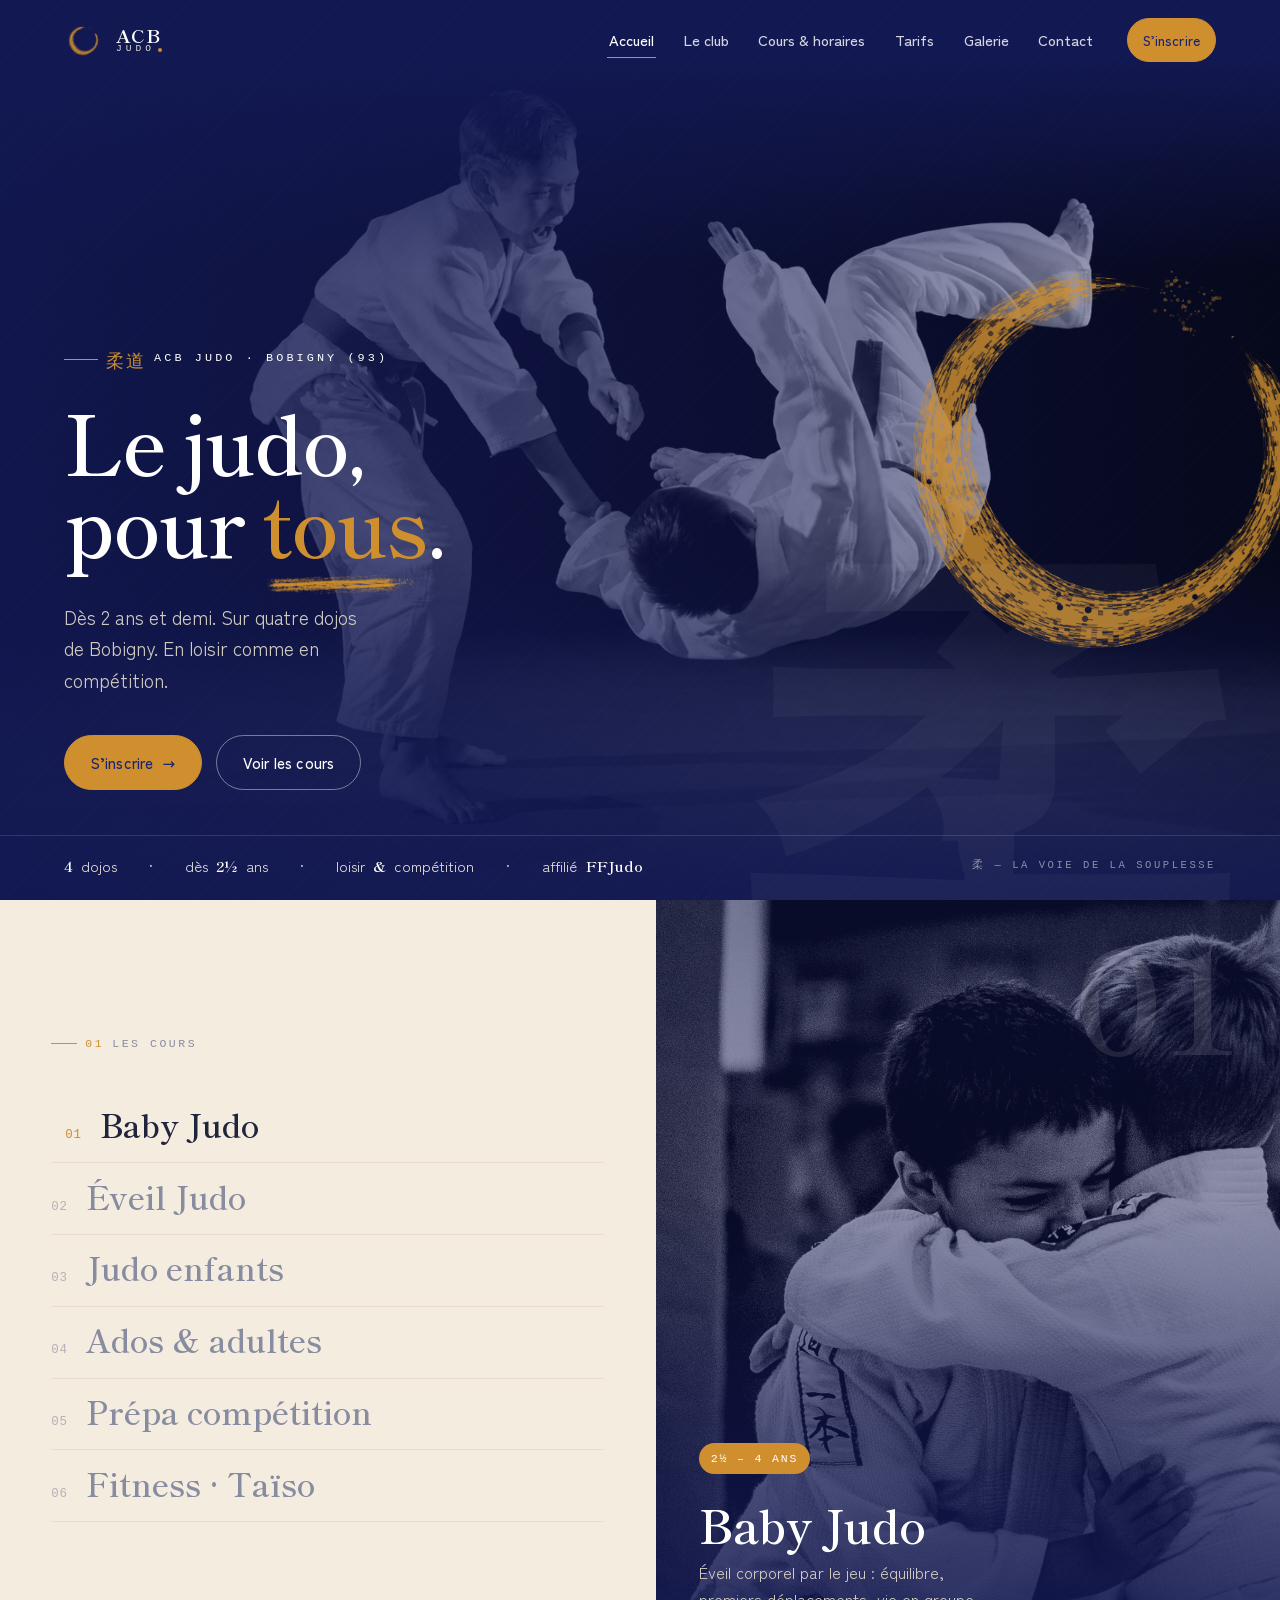
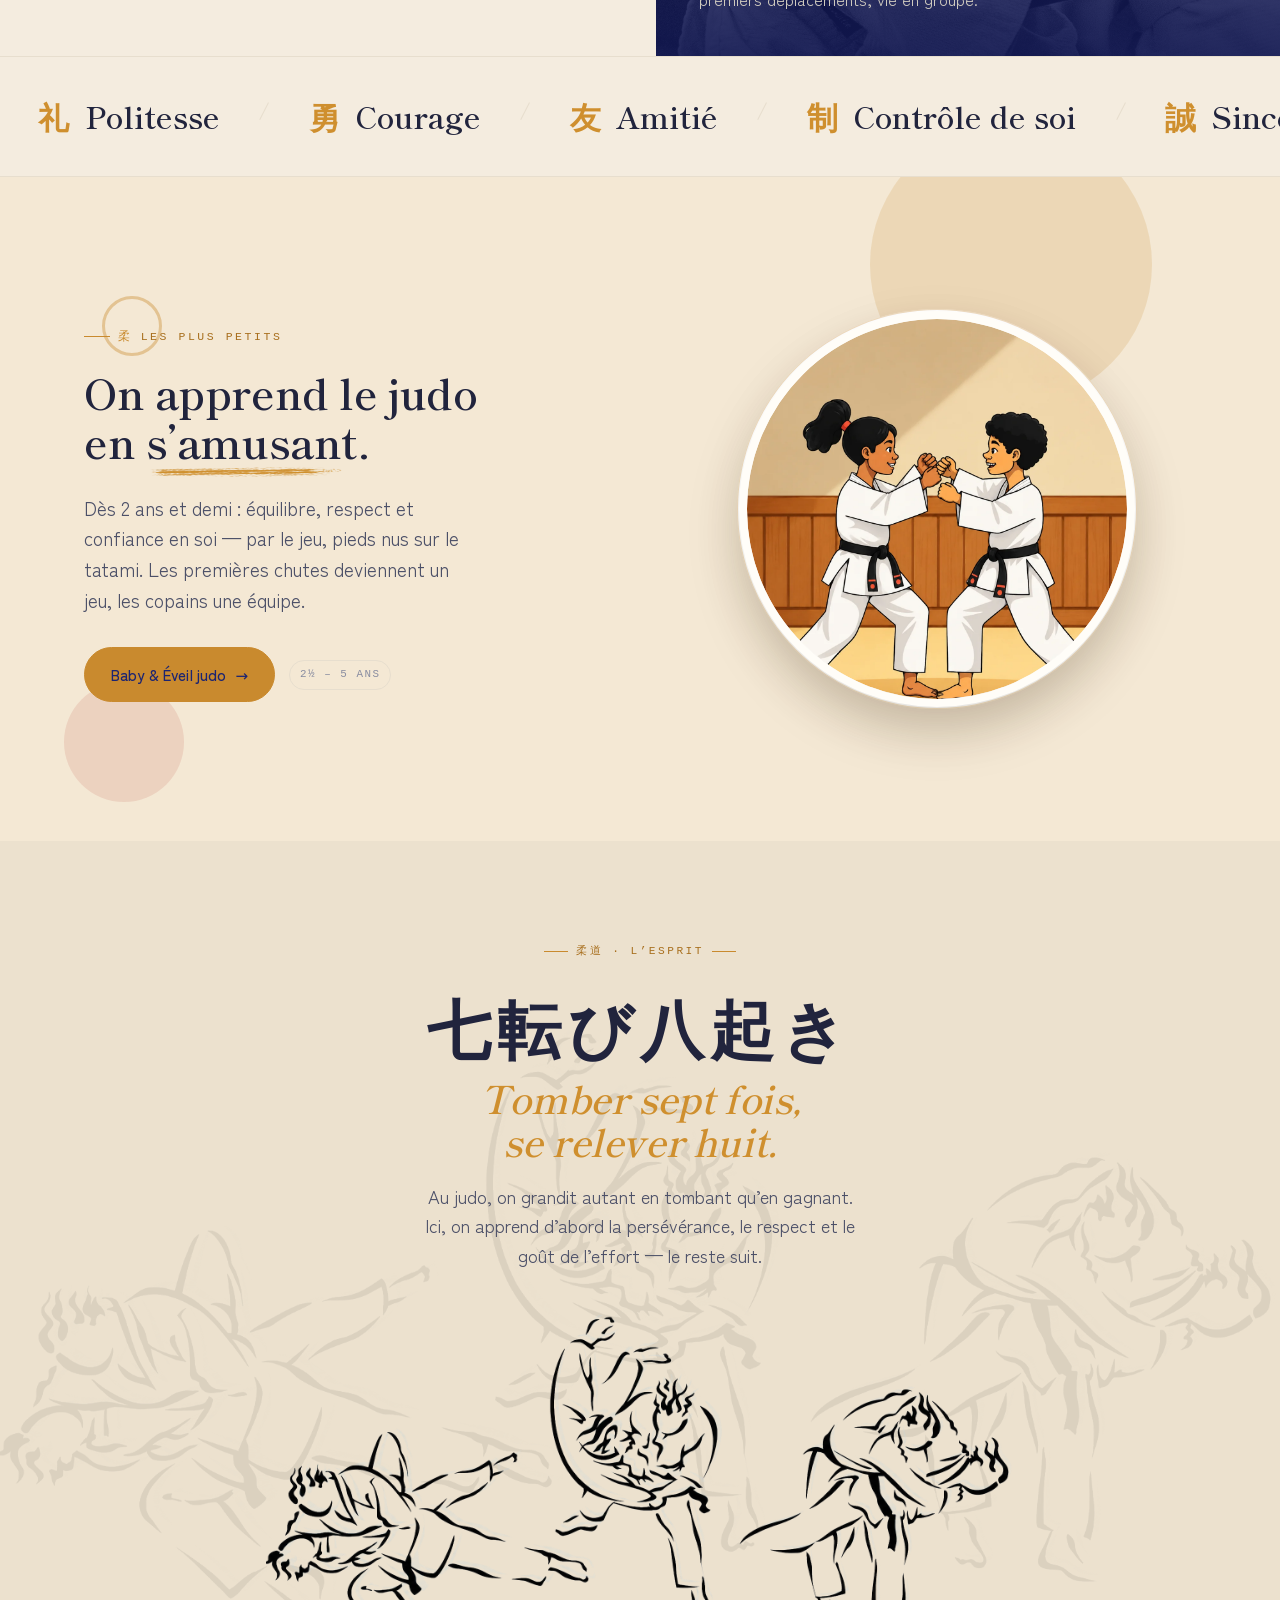
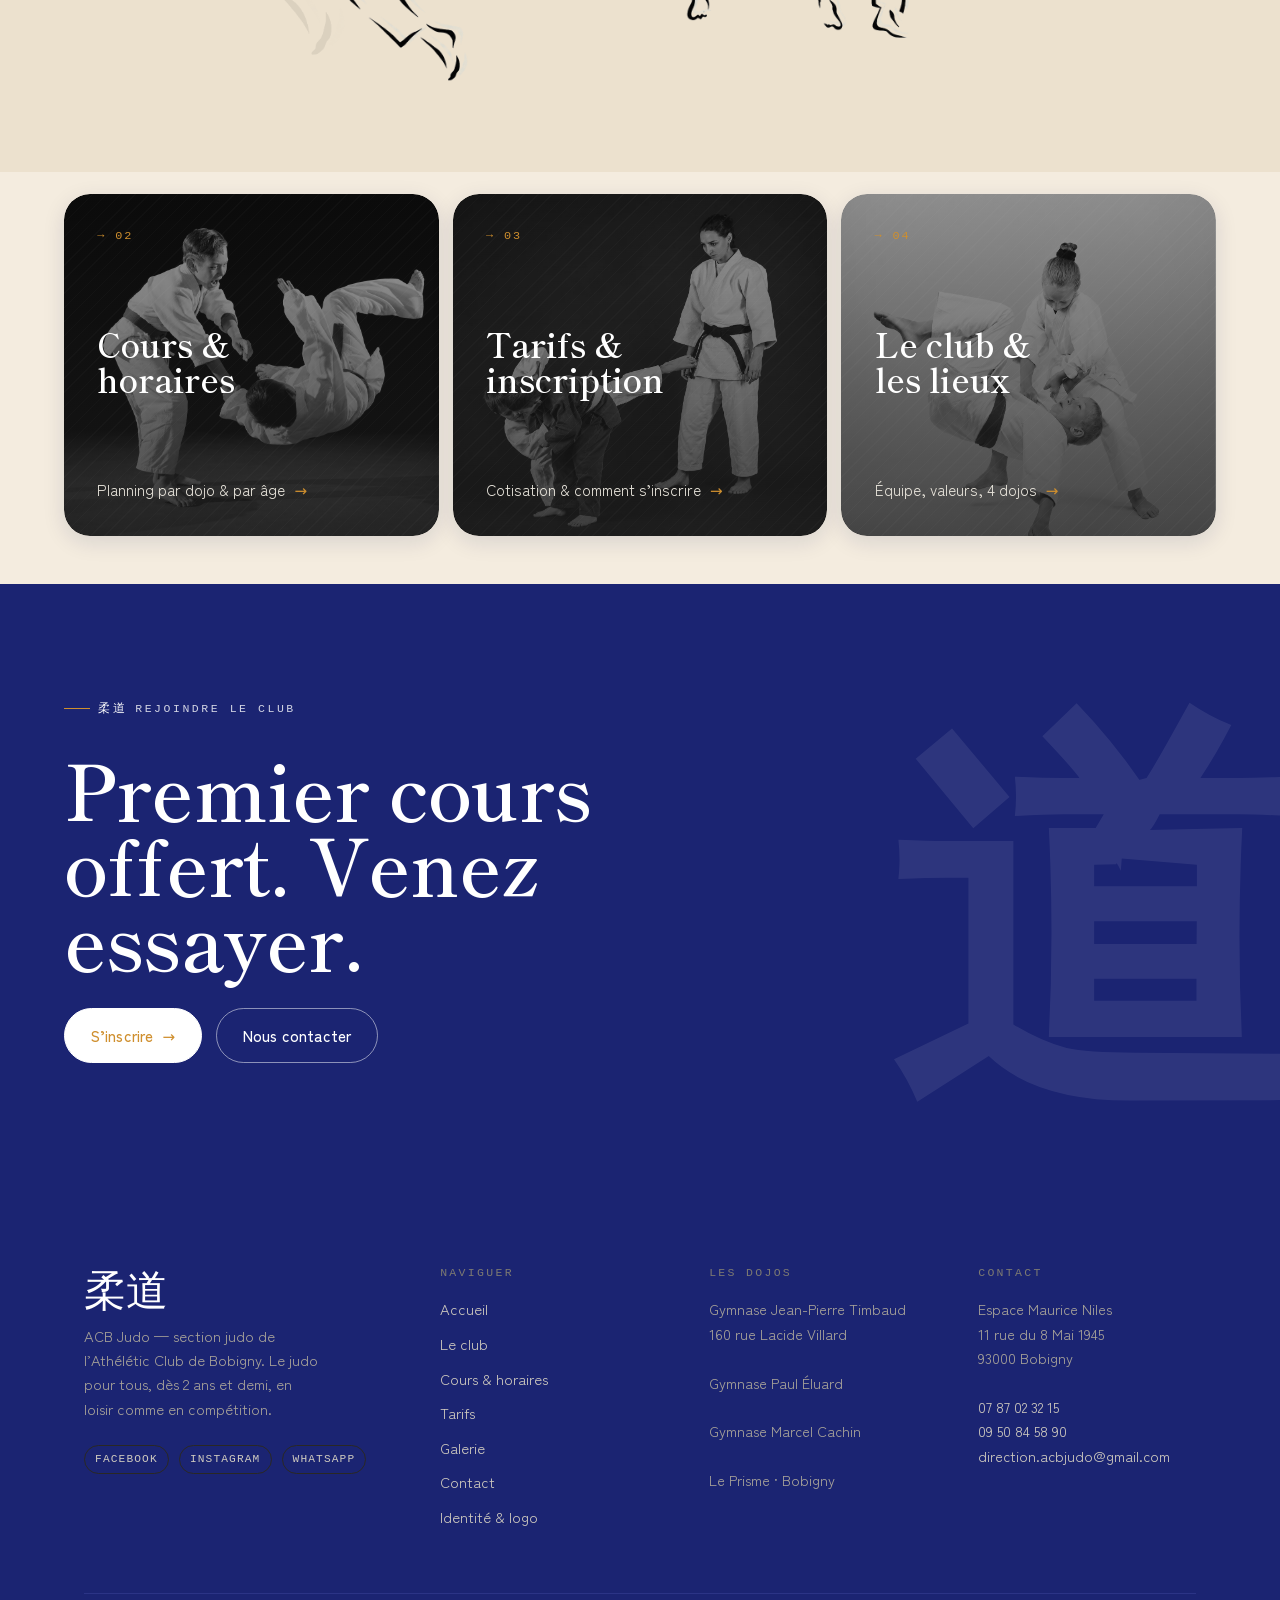
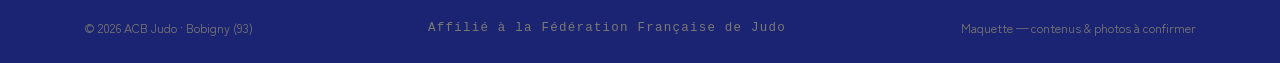
==== index.html @ fc5b335a "Restaure le fond des pages internes (--paper) + nettoyage CSS (variables) - Pages internes : fond co" ====
<!DOCTYPE html>
<html lang="fr">
<head>
<meta charset="utf-8">
<meta name="viewport" content="width=device-width, initial-scale=1, viewport-fit=cover">
<title>ACB Judo · Le judo pour tous à Bobigny</title>
<meta name="description" content="ACB Judo — section judo de l'Athlétic Club de Bobigny. Le judo pour tous, dès 2 ans et demi, sur 4 dojos de Bobigny.">
<link rel="canonical" href="https://acb-judo.github.io/">
<meta name="robots" content="index,follow">
<meta name="theme-color" content="#1b2472">
<link rel="icon" href="favicon.svg" type="image/svg+xml">
<meta property="og:type" content="website">
<meta property="og:site_name" content="ACB Judo">
<meta property="og:locale" content="fr_FR">
<meta property="og:title" content="ACB Judo · Le judo pour tous à Bobigny">
<meta property="og:description" content="ACB Judo — section judo de l&#x27;Athlétic Club de Bobigny. Le judo pour tous, dès 2 ans et demi, sur 4 dojos de Bobigny.">
<meta property="og:url" content="https://acb-judo.github.io/">
<meta property="og:image" content="https://acb-judo.github.io/og-cover.jpg">
<meta property="og:image:width" content="1200">
<meta property="og:image:height" content="630">
<meta name="twitter:card" content="summary_large_image">
<meta name="twitter:title" content="ACB Judo · Le judo pour tous à Bobigny">
<meta name="twitter:description" content="ACB Judo — section judo de l&#x27;Athlétic Club de Bobigny. Le judo pour tous, dès 2 ans et demi, sur 4 dojos de Bobigny.">
<meta name="twitter:image" content="https://acb-judo.github.io/og-cover.jpg">
<link rel="stylesheet" href="assets/styles.css">
<style>
/* ============ HERO (immersif, sombre) ============ */
/* Fond body indigo sur l'accueil : iOS Safari (récent) teinte la zone du status bar
   (forehead) avec le background du body, pas avec theme-color. Les sections claires
   en dessous ont chacune leur propre fond, donc rien ne régresse. */
html{ background:var(--night-deep); }
body[data-page="accueil"]{ background:var(--night-deep); }
.xhero{ position:relative; min-height:100svh; background:var(--night); color:#fff; overflow:hidden; display:flex; flex-direction:column; }
.xhero .slot{ position:absolute; inset:0; width:100%; height:100%; --is-radius:0; }
.xhero .veil{ position:absolute; inset:0; z-index:1; background:
   linear-gradient(180deg, var(--night-deep) 0%, var(--night-deep) 6%, transparent 30%),
   linear-gradient(90deg, rgba(18,24,82,.93) 0%, rgba(18,24,82,.72) 42%, rgba(18,24,82,.34) 100%),
   linear-gradient(0deg, rgba(18,24,82,.9) 0%, rgba(18,24,82,0) 38%); }
.xhero .grain{ position:absolute; inset:0; z-index:1; opacity:.5; pointer-events:none;
   background:repeating-linear-gradient(135deg, rgba(255,255,255,.018) 0 1px, transparent 1px 9px); }
.xhero .enso-big{ position:absolute; right:-7%; top:50%; transform:translateY(-50%); z-index:1; width:min(58vh,600px); height:min(58vh,600px); opacity:.82; pointer-events:none; animation:ensoFloat 9s ease-in-out infinite; }
@keyframes ensoFloat{ 0%,100%{ transform:translateY(-50%) rotate(0deg); } 50%{ transform:translateY(-53%) rotate(4deg); } }
.xhero .kanji-bg{ position:absolute; right:3%; bottom:-6%; z-index:1; font-family:var(--serif); font-weight:700; font-size:min(40vw,560px); line-height:.7; color:#fff; opacity:.035; pointer-events:none; }

.xhero-inner{ position:relative; z-index:2; flex:1; display:flex; align-items:flex-end; padding:clamp(120px,16vh,170px) var(--gut) 0; }
.xhero-eyebrow{ display:inline-flex; align-items:center; gap:.7em; font-family:var(--mono); font-size:.74rem; letter-spacing:.26em; text-transform:uppercase; color:#fff; }
.xhero-eyebrow .jp{ font-family:var(--serif); color:var(--red); font-size:1.1rem; letter-spacing:.1em; }
.xhero-eyebrow::before{ content:""; width:34px; height:1px; background:var(--red); }
.xhero-title{ font-family:var(--serif); font-weight:600; font-size:clamp(2.5rem,6.4vw,5.7rem); line-height:1.0; letter-spacing:-.025em; margin:.32em 0 0; }
.xhero-title .l{ display:block; white-space:nowrap; }
.xhero-title .red{ color:var(--red); position:relative; }
.ubrush{ position:absolute; left:-4%; bottom:-.28em; width:108%; height:.5em; pointer-events:none; display:block; }
.brush-word{ position:relative; white-space:nowrap; }
.xhero-sub{ margin-top:clamp(26px,3vw,38px); font-size:clamp(1.05rem,1.5vw,1.32rem); color:#cfcabf; max-width:34ch; }
.xhero-cta{ margin-top:clamp(26px,3vw,38px); margin-bottom:clamp(22px,5vh,52px); display:flex; gap:14px; flex-wrap:wrap; }

.xhero-foot{ position:relative; z-index:2; display:flex; justify-content:space-between; align-items:center; gap:20px; flex-wrap:wrap;
   padding:18px var(--gut) 22px; border-top:1px solid rgba(255,255,255,.13); }
.facts{ display:flex; gap:clamp(14px,2.5vw,40px); flex-wrap:wrap; }
.fact{ display:flex; align-items:baseline; gap:.55em; font-size:.92rem; color:#e7e3da; }
.fact b{ font-family:var(--serif); font-weight:600; color:#fff; }
.fact .d{ color:var(--red); }
.vlabel{ font-family:var(--mono); font-size:.66rem; letter-spacing:.24em; text-transform:uppercase; color:rgba(255,255,255,.5); white-space:nowrap; }
.xhero .slot::part(placeholder){ color:rgba(255,255,255,.4); }

body[data-hero-dark] .btn-ghost{ --fg:#fff; --bd:rgba(255,255,255,.42); }
body[data-hero-dark] .btn-ghost:hover{ --bg:#fff; --fg:var(--ink); --bd:#fff; }

/* ============ DISCIPLINES (interactif) ============ */
.disc{ display:grid; grid-template-columns:1.05fr 1fr; min-height:84vh; }
.disc-left{ padding:clamp(40px,6vw,80px) clamp(24px,4vw,60px); display:flex; flex-direction:column; justify-content:center; background:var(--paper); }
.disc-list{ list-style:none; margin:clamp(20px,3vw,40px) 0 0; padding:0; }
.disc-item{ display:flex; align-items:baseline; gap:18px; padding:clamp(10px,1.3vw,17px) 0; border-bottom:1px solid var(--line); cursor:pointer;
   color:var(--ink-3); transition:color .3s var(--ease), padding-left .4s var(--ease); }
.disc-item .dn{ font-family:var(--mono); font-size:.78rem; letter-spacing:.06em; opacity:.6; transition:color .3s; }
.disc-item .dname{ font-family:var(--serif); font-weight:600; font-size:clamp(1.35rem,2.5vw,2.15rem); line-height:1.04; white-space:nowrap; transition:color .3s var(--ease); }
.disc-item:hover{ color:var(--ink-2); }
.disc-item.active{ color:var(--ink); padding-left:14px; }
.disc-item.active .dname{ color:var(--ink); }
.disc-item.active .dn{ color:var(--red); opacity:1; }
.disc-item.active::marker{ color:var(--red); }
.disc-stage{ position:relative; background:var(--night); color:#fff; overflow:hidden; display:flex; }
.disc-stage .ds-img{ position:absolute; inset:0; width:100%; height:100%; background-size:cover; background-position:center; filter:grayscale(1) contrast(1.05); transition:opacity .35s var(--ease); }
.disc-stage .ds-veil{ position:absolute; inset:0; z-index:1; background:linear-gradient(0deg, rgba(18,24,82,.92), rgba(18,24,82,.45) 60%, rgba(18,24,82,.5)); }
.disc-stage .ds-num{ position:absolute; top:clamp(20px,3vw,40px); right:clamp(24px,3vw,44px); z-index:2; font-family:var(--serif); font-weight:700; font-size:clamp(4rem,11vw,10rem); line-height:.8; color:rgba(255,255,255,.1); }
.disc-stage .ds-body{ position:relative; z-index:2; margin-top:auto; padding:clamp(28px,3.4vw,52px); }
.ds-age{ display:inline-block; font-family:var(--mono); font-size:.72rem; letter-spacing:.16em; text-transform:uppercase; color:#fff; background:var(--red); padding:.5em 1em; border-radius:100px; }
.ds-name{ font-family:var(--serif); font-weight:600; font-size:clamp(2rem,3.6vw,3rem); margin-top:.6em; line-height:1; }
.ds-line{ margin-top:.7em; color:#cfcabf; max-width:38ch; font-size:1.02rem; }
.ds-fade{ transition:opacity .35s var(--ease); }

/* ============ PORTES (3 entrées) ============ */
.doors{ display:grid; grid-template-columns:repeat(3,1fr); gap:14px; padding:clamp(16px,2vw,22px) var(--gut) clamp(28px,4vw,48px); background:var(--paper); }
.door{ position:relative; min-height:clamp(280px,38vh,440px); padding:clamp(26px,2.6vw,40px); display:flex; flex-direction:column; justify-content:space-between;
   color:#fff; overflow:hidden; border-radius:var(--r-lg); transition:transform .45s var(--bounce), box-shadow .45s var(--ease); box-shadow:0 6px 22px rgba(18,24,82,.12); }
.door:hover{ transform:translateY(-7px); box-shadow:0 18px 40px rgba(18,24,82,.22); }
.door .d-bg{ position:absolute; inset:0; background:var(--night); z-index:0; border-radius:inherit; transition:transform .7s var(--ease); }
.door:nth-child(2) .d-bg{ background:#232c82; }
.door .d-bg::after{ content:""; position:absolute; inset:0; background:repeating-linear-gradient(135deg, rgba(255,255,255,.02) 0 1px, transparent 1px 10px); }
.door:hover .d-bg{ transform:scale(1.04); }
.door > *{ position:relative; z-index:1; }
.door .d-num{ font-family:var(--mono); font-size:.74rem; letter-spacing:.16em; color:var(--red); }
.door .d-ttl{ font-family:var(--serif); font-weight:600; font-size:clamp(1.7rem,2.6vw,2.4rem); line-height:1.05; }
.door .d-go{ display:inline-flex; align-items:center; gap:.6em; font-size:.95rem; color:#e7e3da; }
.door .d-go .arw{ color:var(--red); transition:transform .4s var(--ease); }
.door:hover .d-go .arw{ transform:translateX(6px); }

/* ============ FRISE ENCRE / PROVERBE ============ */
.ink-band{ position:relative; background:var(--paper-deep); padding:clamp(50px,7vw,104px) var(--gut); overflow:hidden; }
.ink-band .ink-frieze-bg{ position:absolute; left:50%; top:54%; transform:translate(-50%,-50%); width:min(120%,1320px); height:auto; opacity:.07; pointer-events:none; }
.ink-band-inner{ position:relative; z-index:1; max-width:780px; margin:0 auto; text-align:center; }
.ink-eyebrow{ display:inline-flex; align-items:center; gap:.7em; font-family:var(--mono); font-size:.7rem; letter-spacing:.22em; text-transform:uppercase; color:var(--gold-deep); }
.ink-eyebrow::before,.ink-eyebrow::after{ content:""; width:24px; height:1px; background:var(--gold); }
.ink-proverb{ font-family:var(--serif); font-weight:600; font-size:clamp(2.2rem,6vw,4rem); color:var(--ink); letter-spacing:.1em; margin-top:.5em; line-height:1; }
.ink-quote{ font-family:var(--serif); font-style:italic; font-size:clamp(1.5rem,3.2vw,2.4rem); color:var(--red); margin-top:.5em; line-height:1.12; }
.ink-sub{ color:var(--ink-2); max-width:48ch; margin:1.1em auto 0; font-size:clamp(1rem,1.4vw,1.12rem); }
.ink-frieze-main{ display:block; width:min(96%,940px); height:auto; margin:clamp(26px,3.5vw,46px) auto 0; }
@media (max-width:680px){ .ink-frieze-main{ width:100%; } }

/* ============ MARQUEE code moral ============ */
.moral-band{ background:var(--paper); border-block:1px solid var(--line); padding:clamp(22px,3vw,34px) 0; overflow:hidden; }
.marquee{ display:flex; gap:0; white-space:nowrap; width:max-content; animation:scrollx 32s linear infinite; }
.marquee .mw{ display:inline-flex; align-items:center; gap:.5em; font-family:var(--serif); font-size:clamp(1.4rem,2.4vw,2.1rem); font-weight:600; padding:0 clamp(20px,3vw,46px); }
.marquee .mw .jp{ color:var(--red); }
.marquee .sepd{ color:var(--line); font-size:1.4rem; }
@keyframes scrollx{ to{ transform:translateX(-50%); } }
.moral-band:hover .marquee{ animation-play-state:paused; }

/* ============ CTA band ============ */
.cta-band{ position:relative; background:var(--night); color:#fff; overflow:hidden; }
.cta-band .k{ position:absolute; right:-2%; top:50%; transform:translateY(-50%); font-family:var(--serif); font-weight:700; font-size:min(34vw,420px); line-height:.7; color:#fff; opacity:.08; pointer-events:none; }
.cta-inner{ position:relative; z-index:1; padding:clamp(56px,9vw,120px) var(--gut); display:flex; flex-direction:column; align-items:flex-start; gap:clamp(20px,3vw,32px); }
.cta-band h2{ font-size:clamp(2.4rem,6vw,5rem); line-height:.98; max-width:16ch; }
.cta-band .btn-paper{ --bg:#fff; --fg:var(--red); --bd:#fff; }
.cta-band .btn-paper:hover{ --bg:var(--night); --fg:#fff; --bd:var(--night); }

/* ============ LES PLUS PETITS (kids) ============ */
.kids{ position:relative; background:var(--gold-wash); overflow:hidden; padding-block:clamp(56px,8vw,120px); }
.kids .blob{ position:absolute; border-radius:50%; pointer-events:none; }
.kids .b1{ width:clamp(160px,22vw,300px); height:clamp(160px,22vw,300px); background:rgba(201,138,46,.18); top:-8%; right:10%; }
.kids .b2{ width:120px; height:120px; background:rgba(179,50,42,.12); bottom:6%; left:5%; }
.kids .b3{ width:60px; height:60px; border:3px solid rgba(201,138,46,.4); top:18%; left:8%; }
.kids-inner{ position:relative; z-index:1; display:grid; grid-template-columns:1.02fr 1fr; gap:clamp(30px,5vw,68px); align-items:center; }
.label.gold{ color:var(--gold-deep); }
.label.gold .num{ color:var(--gold); }
.label.gold::before{ background:var(--gold); }
.kids-h{ font-size:clamp(1.7rem,3.4vw,2.7rem); line-height:1.12; margin:.5em 0 .66em; }
.kids .lead{ color:var(--ink-2); max-width:42ch; }
.kids-cta{ margin-top:clamp(22px,3vw,32px); display:flex; align-items:center; gap:14px; flex-wrap:wrap; }
.kids-illus{ position:relative; display:flex; align-items:center; justify-content:center; min-height:clamp(300px,38vw,460px); }
.kids-illus .kring{ position:absolute; width:min(86%,400px); aspect-ratio:1; border-radius:50%; background:#fff; box-shadow:inset 0 0 0 1px rgba(201,138,46,.3), 0 24px 54px rgba(60,42,12,.13); }
.kids-illus .kphoto{ position:relative; z-index:1; width:min(82%,380px); aspect-ratio:1; object-fit:cover; object-position:center 30%; border-radius:50%; box-shadow:0 22px 50px rgba(60,42,12,.18); outline:8px solid #fffdf8; animation:inkFloat 7s ease-in-out infinite; }
.kids-illus .ink{ position:relative; z-index:1; width:min(104%,560px); height:auto; animation:inkFloat 7s ease-in-out infinite; }
@keyframes inkFloat{ 0%,100%{ transform:translateY(0) rotate(0deg); } 50%{ transform:translateY(-10px) rotate(-1.5deg); } }
.kids-note{ position:relative; z-index:1; text-align:center; margin-top:clamp(22px,3vw,38px); font-family:var(--mono); font-size:.66rem; letter-spacing:.08em; color:var(--gold-deep); opacity:.85; }

@media (max-width:860px){
  .disc{ grid-template-columns:1fr; }
  .disc-stage{ min-height:60vh; order:-1; }
  .doors{ grid-template-columns:1fr; }
  .door{ border-right:0; border-bottom:0; }
  .kids-inner{ grid-template-columns:1fr; }
  .xhero .enso-big{ width:58vw; height:auto; aspect-ratio:1/1; right:-16%; opacity:.5; }
}
</style>
<script type="application/ld+json">
{
  "@context": "https://schema.org",
  "@type": "SportsClub",
  "name": "ACB Judo",
  "alternateName": "Athlétic Club de Bobigny — Judo",
  "description": "Section judo de l'Athlétic Club de Bobigny. Le judo pour tous dès 2 ans et demi, en loisir comme en compétition, sur plusieurs dojos de Bobigny.",
  "sport": "Judo",
  "url": "https://acb-judo.github.io/",
  "logo": "https://acb-judo.github.io/favicon.svg",
  "image": "https://acb-judo.github.io/og-cover.jpg",
  "email": "direction.acbjudo@gmail.com",
  "telephone": "+33787023215",
  "address": {
    "@type": "PostalAddress",
    "streetAddress": "Espace Maurice Niles, 11 rue du 8 Mai 1945",
    "addressLocality": "Bobigny",
    "postalCode": "93000",
    "addressRegion": "Île-de-France",
    "addressCountry": "FR"
  },
  "areaServed": {
    "@type": "City",
    "name": "Bobigny"
  },
  "memberOf": {
    "@type": "SportsOrganization",
    "name": "Fédération Française de Judo"
  },
  "sameAs": [
    "https://www.facebook.com/p/Athl%C3%A9tique-club-Bobigny-JUDO-100048414670875/"
  ]
}
</script>
</head>
<body data-page="accueil" data-hero data-hero-dark data-kanji="on">

<!-- ============ HERO ============ -->
<section class="xhero" data-screen-label="Accueil — Hero">
  <div class="slot" id="hero-slot" style="background-image:url('assets/photo-throw.webp');background-size:cover;background-position:center 28%;filter:grayscale(1) contrast(1.04)"></div>
  <div class="veil"></div>
  <div class="grain"></div>
  <img class="enso-big" src="assets/enso.webp" alt="" aria-hidden="true">
  <div class="kanji-bg" aria-hidden="true">柔</div>

  <div class="xhero-inner">
    <div>
      <span class="xhero-eyebrow reveal"><span class="jp">柔道</span> ACB Judo · Bobigny (93)</span>
      <h1 class="xhero-title reveal d1"><span class="l">Le judo,</span><span class="l">pour <span class="red">tous<img class="ubrush" src="assets/brush-gold.webp" alt="" aria-hidden="true"></span>.</span></h1>
      <p class="xhero-sub reveal d2">Dès 2 ans et demi. Sur quatre dojos de Bobigny. En loisir comme en compétition.</p>
      <div class="xhero-cta reveal d3">
        <a class="btn btn-red" href="tarifs.html#inscription">S’inscrire <span class="arw">→</span></a>
        <a class="btn btn-ghost" href="cours.html">Voir les cours</a>
      </div>
    </div>
  </div>

  <div class="xhero-foot reveal d3">
    <div class="facts">
      <span class="fact"><b>4</b> dojos</span><span class="fact d">·</span>
      <span class="fact">dès <b>2½</b> ans</span><span class="fact d">·</span>
      <span class="fact">loisir <b>&</b> compétition</span><span class="fact d">·</span>
      <span class="fact">affilié <b>FFJudo</b></span>
    </div>
    <span class="vlabel">柔 — la voie de la souplesse</span>
  </div>
</section>

<!-- ============ DISCIPLINES ============ -->
<section class="disc" data-screen-label="Accueil — Disciplines" aria-label="Les cours">
  <div class="disc-left">
    <span class="label reveal"><span class="num">01</span> Les cours</span>
    <ul class="disc-list reveal d1" id="disc-list"></ul>
  </div>
  <div class="disc-stage" id="disc-stage">
    <div class="ds-img" id="ds-img"></div>
    <div class="ds-veil"></div>
    <div class="ds-num ds-fade" id="ds-num">01</div>
    <div class="ds-body">
      <span class="ds-age ds-fade" id="ds-age"></span>
      <h3 class="ds-name ds-fade" id="ds-name"></h3>
      <p class="ds-line ds-fade" id="ds-line"></p>
    </div>
  </div>
</section>

<!-- ============ MARQUEE — code moral ============ -->
<div class="moral-band" aria-label="Le code moral du judo">
  <div class="marquee" id="marquee"></div>
</div>

<!-- ============ LES PLUS PETITS ============ -->
<section class="kids" data-screen-label="Accueil — Les plus petits">
  <span class="blob b1"></span><span class="blob b2"></span><span class="blob b3"></span>
  <div class="wrap kids-inner">
    <div class="kids-copy reveal">
      <span class="label gold"><span class="num">柔</span> Les plus petits</span>
      <h2 class="kids-h">On apprend le judo<br>en <span class="brush-word">s’amusant<img class="ubrush" src="assets/brush-gold.webp" alt="" aria-hidden="true"></span>.</h2>
      <p class="lead">Dès 2 ans et demi : équilibre, respect et confiance en soi — par le jeu, pieds nus sur le tatami. Les premières chutes deviennent un jeu, les copains une équipe.</p>
      <div class="kids-cta">
        <a class="btn btn-gold" href="cours.html">Baby & Éveil judo <span class="arw">→</span></a>
        <span class="tag">2½ – 5 ans</span>
      </div>
    </div>
    <div class="kids-illus reveal d1">
      <span class="kring"></span>
      <img class="kphoto" src="assets/kids-cartoon.webp" alt="Deux enfants au judo, illustration">
    </div>
  </div>
</section>

<!-- ============ FRISE ENCRE / PROVERBE ============ -->
<section class="ink-band" data-screen-label="Accueil — Proverbe">
  <img class="ink-frieze-bg" src="assets/ink-frieze.webp" alt="" aria-hidden="true">
  <div class="ink-band-inner reveal">
    <span class="ink-eyebrow">柔道 · l’esprit</span>
    <p class="ink-proverb">七転び八起き</p>
    <h2 class="ink-quote">Tomber sept fois,<br>se relever huit.</h2>
    <p class="ink-sub">Au judo, on grandit autant en tombant qu’en gagnant. Ici, on apprend d’abord la persévérance, le respect et le goût de l’effort — le reste suit.</p>
    <img class="ink-frieze-main reveal d1" src="assets/ink-frieze.webp" alt="Trois prises de judo illustrées à l’encre">
  </div>
</section>

<!-- ============ PORTES ============ -->
<section class="doors" aria-label="Accès rapides">
  <a class="door reveal" href="cours.html"><div class="d-bg" style="background-image:linear-gradient(rgba(18,24,82,.42),rgba(18,24,82,.8)),url('assets/photo-throw.webp');background-size:cover;background-position:center;filter:grayscale(1)"></div><span class="d-num">→ 02</span><div><div class="d-ttl">Cours &<br>horaires</div></div><span class="d-go">Planning par dojo & par âge <span class="arw">→</span></span></a>
  <a class="door reveal d1" href="tarifs.html"><div class="d-bg" style="background-image:linear-gradient(rgba(18,24,82,.42),rgba(18,24,82,.8)),url('assets/photo-teacher.webp');background-size:cover;background-position:center 20%;filter:grayscale(1)"></div><span class="d-num">→ 03</span><div><div class="d-ttl">Tarifs &<br>inscription</div></div><span class="d-go">Cotisation & comment s’inscrire <span class="arw">→</span></span></a>
  <a class="door reveal d2" href="club.html"><div class="d-bg" style="background-image:linear-gradient(rgba(18,24,82,.42),rgba(18,24,82,.8)),url('assets/photo-kids.webp');background-size:cover;background-position:center 22%;filter:grayscale(1)"></div><span class="d-num">→ 04</span><div><div class="d-ttl">Le club &<br>les lieux</div></div><span class="d-go">Équipe, valeurs, 4 dojos <span class="arw">→</span></span></a>
</section>

<!-- ============ CTA ============ -->
<section class="cta-band" id="inscription">
  <div class="k" aria-hidden="true">道</div>
  <div class="cta-inner">
    <span class="label reveal" style="color:rgba(255,255,255,.8)"><span class="num" style="color:#fff">柔道</span> Rejoindre le club</span>
    <h2 class="reveal d1">Premier cours offert. Venez essayer.</h2>
    <div class="reveal d2" style="display:flex;gap:14px;flex-wrap:wrap">
      <a class="btn btn-paper" href="tarifs.html#inscription">S’inscrire <span class="arw">→</span></a>
      <a class="btn btn-ghost" href="contact.html" style="--fg:#fff;--bd:rgba(255,255,255,.5)">Nous contacter</a>
    </div>
  </div>
</section>

<!-- ============ scripts ============ -->
<script>
(function(){
  var D = [
    {n:'Baby Judo', age:'2½ – 4 ans', line:'Éveil corporel par le jeu : équilibre, premiers déplacements, vie en groupe.', img:'assets/photo-babyjudo.webp'},
    {n:'Éveil Judo', age:'4 – 5 ans', line:'Motricité, coordination, découverte du salut et des règles du tatami.', img:'assets/photo-teacher.webp'},
    {n:'Judo enfants', age:'6 – 13 ans', line:'Technique, chutes, premières ceintures et compétitions amicales.', img:'assets/photo-throw.webp'},
    {n:'Ados & adultes', age:'14 ans et +', line:'Perfectionnement, randori et pratique loisir pour la forme.', img:'assets/photo-ados.webp'},
    {n:'Prépa compétition', age:'sur sélection', line:'Préparation physique et tactique pour tournois et passages de grade.', img:'assets/photo-prepa.webp'},
    {n:'Fitness · Taïso', age:'adultes', line:'Renforcement, souplesse et cardio inspirés du judo, sans opposition.', img:'assets/photo-fitness.webp'}
  ];
  var list = document.getElementById('disc-list');
  list.innerHTML = D.map(function(d,i){
    return '<li class="disc-item'+(i===0?' active':'')+'" data-i="'+i+'"><span class="dn">0'+(i+1)+'</span><span class="dname">'+d.n+'</span></li>';
  }).join('');
  var img=document.getElementById('ds-img'), num=document.getElementById('ds-num'), age=document.getElementById('ds-age'), nm=document.getElementById('ds-name'), ln=document.getElementById('ds-line');
  var fades=[num,age,nm,ln];
  function set(i){
    fades.forEach(function(e){ e.style.opacity=0; });
    if(img) img.style.opacity=.35;
    setTimeout(function(){
      num.textContent='0'+(i+1); age.textContent=D[i].age; nm.textContent=D[i].n; ln.textContent=D[i].line;
      if(img){ img.style.backgroundImage="url('"+D[i].img+"')"; img.style.opacity=1; }
      fades.forEach(function(e){ e.style.opacity=1; });
    },180);
  }
  set(0);
  list.addEventListener('mouseover', function(e){ var it=e.target.closest('.disc-item'); if(!it) return; activate(it); });
  list.addEventListener('click', function(e){ var it=e.target.closest('.disc-item'); if(!it) return; activate(it); });
  function activate(it){
    if(it.classList.contains('active')) return;
    list.querySelectorAll('.disc-item').forEach(function(x){ x.classList.remove('active'); });
    it.classList.add('active'); set(+it.dataset.i);
  }
  // marquee
  var vals=[['礼','Politesse'],['勇','Courage'],['友','Amitié'],['制','Contrôle de soi'],['誠','Sincérité'],['謙','Modestie'],['誉','Honneur']];
  function chunk(){ return vals.map(function(v){ return '<span class="mw"><span class="jp">'+v[0]+'</span> '+v[1]+'</span><span class="sepd">/</span>'; }).join(''); }
  document.getElementById('marquee').innerHTML = chunk()+chunk();
})();
</script>

<script src="assets/site.js"></script>
</body>
</html>
---- assets/styles.css ----
/* =========================================================================
   ACB JUDO — Design System
   Minimalisme japonais · blanc dominant · encre sumi · rouge hinomaru
   ========================================================================= */

/* ---- Fonts (auto-hébergées : sous-ensemble latin ; les kanji passent en fallback système JP) ---- */
@font-face{font-family:'Shippori Mincho';font-style:normal;font-weight:500;font-display:swap;src:url('fonts/shippori-mincho-500.woff2') format('woff2');unicode-range:U+0000-00FF,U+0131,U+0152-0153,U+02BB-02BC,U+02C6,U+02DA,U+02DC,U+2000-206F,U+20AC,U+2122,U+2212,U+2215,U+FEFF,U+FFFD;}
@font-face{font-family:'Shippori Mincho';font-style:normal;font-weight:600;font-display:swap;src:url('fonts/shippori-mincho-600.woff2') format('woff2');unicode-range:U+0000-00FF,U+0131,U+0152-0153,U+02BB-02BC,U+02C6,U+02DA,U+02DC,U+2000-206F,U+20AC,U+2122,U+2212,U+2215,U+FEFF,U+FFFD;}
@font-face{font-family:'Shippori Mincho';font-style:normal;font-weight:700;font-display:swap;src:url('fonts/shippori-mincho-700.woff2') format('woff2');unicode-range:U+0000-00FF,U+0131,U+0152-0153,U+02BB-02BC,U+02C6,U+02DA,U+02DC,U+2000-206F,U+20AC,U+2122,U+2212,U+2215,U+FEFF,U+FFFD;}
@font-face{font-family:'Shippori Mincho';font-style:normal;font-weight:800;font-display:swap;src:url('fonts/shippori-mincho-800.woff2') format('woff2');unicode-range:U+0000-00FF,U+0131,U+0152-0153,U+02BB-02BC,U+02C6,U+02DA,U+02DC,U+2000-206F,U+20AC,U+2122,U+2212,U+2215,U+FEFF,U+FFFD;}
@font-face{font-family:'Zen Kaku Gothic New';font-style:normal;font-weight:300;font-display:swap;src:url('fonts/zen-kaku-gothic-new-300.woff2') format('woff2');unicode-range:U+0000-00FF,U+0131,U+0152-0153,U+02BB-02BC,U+02C6,U+02DA,U+02DC,U+2000-206F,U+20AC,U+2122,U+2212,U+2215,U+FEFF,U+FFFD;}
@font-face{font-family:'Zen Kaku Gothic New';font-style:normal;font-weight:400;font-display:swap;src:url('fonts/zen-kaku-gothic-new-400.woff2') format('woff2');unicode-range:U+0000-00FF,U+0131,U+0152-0153,U+02BB-02BC,U+02C6,U+02DA,U+02DC,U+2000-206F,U+20AC,U+2122,U+2212,U+2215,U+FEFF,U+FFFD;}
@font-face{font-family:'Zen Kaku Gothic New';font-style:normal;font-weight:500;font-display:swap;src:url('fonts/zen-kaku-gothic-new-500.woff2') format('woff2');unicode-range:U+0000-00FF,U+0131,U+0152-0153,U+02BB-02BC,U+02C6,U+02DA,U+02DC,U+2000-206F,U+20AC,U+2122,U+2212,U+2215,U+FEFF,U+FFFD;}
@font-face{font-family:'Zen Kaku Gothic New';font-style:normal;font-weight:700;font-display:swap;src:url('fonts/zen-kaku-gothic-new-700.woff2') format('woff2');unicode-range:U+0000-00FF,U+0131,U+0152-0153,U+02BB-02BC,U+02C6,U+02DA,U+02DC,U+2000-206F,U+20AC,U+2122,U+2212,U+2215,U+FEFF,U+FFFD;}

/* ---- Tokens ---- */
:root{
  /* ink / paper */
  --paper:        #f4ecdf;   /* crème chaud, fond dominant */
  --paper-hi:     #f6f4ed;   /* crème clair — header collant & status bar (forehead iOS) */
  --paper-pure:   #fffdf8;
  --paper-deep:   #ece1ce;   /* panneaux discrets */
  --ink:          #21243d;   /* encre bleu-nuit, texte & titres */
  --ink-2:        #4c5068;   /* texte secondaire */
  --ink-3:        #888ca0;   /* tertiaire / légendes */
  --line:         #e7dece;   /* filets */
  --line-soft:    #f0e8da;

  /* accent — ambre / or (façon kintsugi) */
  --red:          #cf8f2e;
  --red-deep:     #ab7220;
  --red-wash:     #f4e7cf;

  /* bleu ACB pour les sections sombres */
  --night:        #1b2472;
  --night-2:      #232c82;
  --night-deep:   #121852;   /* indigo profond du voile hero & status bar accueil */

  /* type */
  --serif: 'Shippori Mincho', 'Hiragino Mincho ProN', 'Yu Mincho', 'Noto Serif JP', Georgia, serif;
  --sans:  'Zen Kaku Gothic New', system-ui, -apple-system, 'Hiragino Kaku Gothic ProN', 'Noto Sans JP', sans-serif;
  --mono:  ui-monospace, 'SFMono-Regular', 'Menlo', monospace;

  /* rhythm */
  --maxw: 1240px;
  --gut: clamp(20px, 5vw, 64px);
  --section-y: clamp(72px, 11vw, 160px);

  --ease: cubic-bezier(.22,.61,.36,1);
  --bounce: cubic-bezier(.34,1.56,.64,1);
  --r-sm:10px; --r:16px; --r-lg:26px;
  --gold:#c98a2e; --gold-deep:#a86f1e; --gold-wash:#f4e8d4;
}

/* ---- Reset ---- */
*,*::before,*::after{ box-sizing:border-box; }
html{ -webkit-text-size-adjust:100%; scroll-behavior:smooth; }
body{
  margin:0;
  background:var(--paper);
  color:var(--ink);
  font-family:var(--sans);
  font-weight:400;
  font-size:17px;
  line-height:1.65;
  -webkit-font-smoothing:antialiased;
  text-rendering:optimizeLegibility;
  overflow-x:hidden;
}
img{ display:block; max-width:100%; }
a{ color:inherit; text-decoration:none; }
button{ font-family:inherit; }
h1,h2,h3,h4{ margin:0; font-family:var(--serif); font-weight:600; line-height:1.08; letter-spacing:-.01em; }
p{ margin:0; text-wrap:pretty; }
::selection{ background:var(--red); color:#fff; }

/* ---- Layout helpers ---- */
.wrap{ max-width:var(--maxw); margin:0 auto; padding-inline:var(--gut); }
.wrap-wide{ max-width:1480px; margin:0 auto; padding-inline:var(--gut); }
.section{ padding-block:var(--section-y); }
.grid{ display:grid; gap:clamp(20px,3vw,40px); }
.flow > * + *{ margin-top:1.1em; }
.center{ text-align:center; }

/* ---- Type scale ---- */
.display{ font-size:clamp(2.6rem,6vw,5.3rem); font-weight:600; line-height:1.04; letter-spacing:-.02em; }
.h1{ font-size:clamp(2rem,4.6vw,3.6rem); }
.h2{ font-size:clamp(1.7rem,3.4vw,2.7rem); }
.h3{ font-size:clamp(1.25rem,2vw,1.6rem); }
.lead{ font-size:clamp(1.05rem,1.5vw,1.3rem); line-height:1.6; color:var(--ink-2); }
.small{ font-size:.85rem; }
.muted{ color:var(--ink-3); }

/* section label : « 01 — Intitulé » + filet rouge */
.label{
  display:inline-flex; align-items:center; gap:.7em;
  font-family:var(--mono); font-size:.72rem; letter-spacing:.22em;
  text-transform:uppercase; color:var(--ink-3); font-weight:500;
}
.label .num{ color:var(--red); }
.label::before{ content:""; width:26px; height:1px; background:var(--red); display:inline-block; }

.kanji{ font-family:var(--serif); }

/* ---- Buttons ---- */
.btn{
  --bg:var(--ink); --fg:#fff; --bd:var(--ink);
  display:inline-flex; align-items:center; justify-content:center; gap:.6em;
  padding:.92em 1.7em; min-height:52px;
  font-family:var(--sans); font-weight:500; font-size:.95rem; letter-spacing:.01em;
  background:var(--bg); color:var(--fg); border:1px solid var(--bd);
  border-radius:100px; cursor:pointer; position:relative; overflow:hidden;
  transition:background .35s var(--ease), color .35s var(--ease), border-color .35s var(--ease), transform .2s var(--ease);
}
.btn .arw{ transition:transform .35s var(--ease); }
.btn:hover .arw{ transform:translateX(4px); }
.btn:active{ transform:translateY(1px); }
.btn:hover{ transform:translateY(-2px); }
.btn-gold{ --bg:var(--gold); --fg:var(--night); --bd:var(--gold); }
.btn-gold:hover{ --bg:var(--gold-deep); --bd:var(--gold-deep); }
.btn-red{ --bg:var(--red); --fg:var(--night); --bd:var(--red); }
.btn-red:hover{ --bg:var(--red-deep); --bd:var(--red-deep); }
.btn-dark:hover{ --bg:#000; --bd:#000; }
.btn-ghost{ --bg:transparent; --fg:var(--ink); --bd:var(--line); }
.btn-ghost:hover{ --bg:var(--ink); --fg:#fff; --bd:var(--ink); }
.btn-sm{ min-height:44px; padding:.6em 1.1em; font-size:.85rem; }

/* text link with red underline grow */
.tlink{
  display:inline-flex; align-items:center; gap:.5em;
  font-weight:500; position:relative; padding-bottom:2px;
}
.tlink::after{ content:""; position:absolute; left:0; bottom:0; height:1px; width:100%;
  background:var(--red); transform:scaleX(0); transform-origin:left; transition:transform .4s var(--ease); }
.tlink:hover::after{ transform:scaleX(1); }
.tlink .arw{ color:var(--red); transition:transform .35s var(--ease); }
.tlink:hover .arw{ transform:translateX(4px); }

/* ============================ HEADER / NAV ============================ */
.site-header{
  position:fixed; inset:0 0 auto 0; z-index:60;
  display:flex; align-items:center; justify-content:space-between;
  padding:calc(18px + env(safe-area-inset-top, 0px)) calc(var(--gut) + env(safe-area-inset-right, 0px)) 18px calc(var(--gut) + env(safe-area-inset-left, 0px));
  transition:background .4s var(--ease), box-shadow .4s var(--ease), padding .4s var(--ease);
}
.site-header.solid{
  background:var(--paper-hi);
  box-shadow:0 1px 0 var(--line);
  padding-top:calc(12px + env(safe-area-inset-top, 0px)); padding-bottom:12px;
}
.brand{ display:flex; align-items:center; gap:12px; z-index:2; }
.brand svg{ display:block; }
.nav{ display:flex; align-items:center; gap:clamp(14px,2vw,30px); }
.nav a.navlink{
  font-size:.92rem; font-weight:500; color:var(--ink-2); position:relative; padding:6px 2px; white-space:nowrap;
  transition:color .3s var(--ease);
}
.nav a.navlink::after{ content:""; position:absolute; left:0; bottom:0; height:1px; width:100%;
  background:var(--red); transform:scaleX(0); transform-origin:left; transition:transform .35s var(--ease); }
.nav a.navlink:hover{ color:var(--ink); }
.nav a.navlink:hover::after,.nav a.navlink.active::after{ transform:scaleX(1); }
.nav a.navlink.active{ color:var(--ink); }

.nav-cta{ margin-left:6px; }
.burger{ display:none; width:46px; height:46px; border:1px solid var(--line); background:var(--paper-pure);
  align-items:center; justify-content:center; cursor:pointer; }
.burger span{ display:block; width:20px; height:1.5px; background:var(--ink); position:relative; }
.burger span::before,.burger span::after{ content:""; position:absolute; left:0; width:20px; height:1.5px; background:var(--ink);
  transition:transform .3s var(--ease), top .3s var(--ease); }
.burger span::before{ top:-6px; } .burger span::after{ top:6px; }

/* mobile overlay menu */
.mobile-menu{
  position:fixed; inset:0; z-index:55; background:var(--paper);
  display:flex; flex-direction:column; justify-content:center;
  padding:calc(var(--gut) + env(safe-area-inset-top, 0px)) calc(var(--gut) + env(safe-area-inset-right, 0px)) calc(var(--gut) + env(safe-area-inset-bottom, 0px)) calc(var(--gut) + env(safe-area-inset-left, 0px));
  transform:translateY(-100%); transition:transform .5s var(--ease); visibility:hidden;
}
.mobile-menu.open{ transform:translateY(0); visibility:visible; }
.mobile-menu a{ font-family:var(--serif); font-size:clamp(1.8rem,8vw,2.6rem); color:var(--ink);
  padding:.18em 0; border-bottom:1px solid var(--line); display:flex; justify-content:space-between; align-items:center; }
.mobile-menu a .idx{ font-family:var(--mono); font-size:.8rem; color:var(--ink-3); }
.mobile-menu a:hover{ color:var(--red); }

/* ============================ HERO ============================ */
.hero{ position:relative; min-height:100svh; display:flex; align-items:center; padding-top:clamp(110px,15vh,150px); padding-bottom:clamp(64px,9vh,104px); overflow:hidden; }
.hero-watermark{
  position:absolute; right:-2%; top:8%; font-family:var(--serif); font-weight:700;
  font-size:min(46vw,720px); line-height:.8; color:var(--ink); opacity:.05; pointer-events:none; user-select:none;
  letter-spacing:-.05em; opacity:.04;
}
.eyebrow-jp{ font-family:var(--serif); color:var(--red); letter-spacing:.1em; }

/* ============================ STATS BAND ============================ */
.stats{ display:grid; grid-template-columns:repeat(4,1fr); border-block:1px solid var(--line); }
.stat{ padding:clamp(22px,3vw,40px) clamp(14px,2vw,28px); border-right:1px solid var(--line); }
.stat:last-child{ border-right:0; }
.stat .v{ font-family:var(--serif); font-size:clamp(1.5rem,2.6vw,2.3rem); font-weight:600; line-height:1; }
.stat .v .u{ color:var(--red); }
.stat .k{ margin-top:.5em; font-size:.82rem; color:var(--ink-3); letter-spacing:.02em; }

/* ============================ CARDS — COURS ============================ */
.cours-grid{ display:grid; grid-template-columns:repeat(3,1fr); gap:0; border-top:1px solid var(--line); border-left:1px solid var(--line); }
.card-cours{
  position:relative; padding:clamp(24px,2.4vw,38px); border-right:1px solid var(--line); border-bottom:1px solid var(--line);
  background:var(--paper); transition:background .4s var(--ease); min-height:240px; display:flex; flex-direction:column;
}
.card-cours:hover{ background:var(--paper-pure); }
.card-cours .cnum{ font-family:var(--mono); font-size:.74rem; color:var(--ink-3); letter-spacing:.18em; }
.card-cours h3{ margin-top:auto; font-size:1.5rem; }
.card-cours .age{ margin-top:.5em; font-family:var(--mono); font-size:.72rem; letter-spacing:.14em; text-transform:uppercase; color:var(--red); }
.card-cours .desc{ margin-top:.9em; font-size:.92rem; color:var(--ink-2); }
.card-cours .corner{ position:absolute; top:clamp(24px,2.4vw,38px); right:clamp(24px,2.4vw,38px); width:8px; height:8px; background:var(--red); opacity:0; transform:scale(.4); transition:.4s var(--ease); }
.card-cours:hover .corner{ opacity:1; transform:scale(1); }

/* ============================ CARDS — PROF ============================ */
.profs{ display:grid; grid-template-columns:repeat(4,1fr); gap:clamp(16px,2vw,28px); }
.card-prof figure{ margin:0; }
.card-prof .ph{ aspect-ratio:3/4; }
.card-prof h3{ margin-top:1em; font-size:1.15rem; }
.card-prof .role{ margin-top:.2em; font-size:.85rem; color:var(--ink-3); }
.card-prof .grade{ display:inline-block; margin-top:.5em; font-family:var(--mono); font-size:.68rem; letter-spacing:.12em; text-transform:uppercase; color:var(--red); }

/* ============================ PLACEHOLDER IMAGE ============================ */
.ph{
  position:relative; width:100%; border-radius:var(--r); background:
    repeating-linear-gradient(135deg, #e9e5dd 0 2px, transparent 2px 11px), var(--paper-deep);
  display:flex; align-items:center; justify-content:center; overflow:hidden; color:var(--ink-3);
  border:1px solid var(--line);
}
.ph::after{ content:attr(data-label); font-family:var(--mono); font-size:.7rem; letter-spacing:.12em;
  text-transform:uppercase; color:var(--ink-3); text-align:center; padding:1em; max-width:80%; }
.ph .tick{ position:absolute; top:10px; left:10px; width:7px; height:7px; background:var(--red); }
.ph.dark{ background:repeating-linear-gradient(135deg,#232c82 0 2px,transparent 2px 11px), var(--night); color:#6b675f; border-color:#2b3486; }

/* ============================ INSCRIPTION (dark) ============================ */
.band-dark{ background:var(--night); color:#efece6; }
.band-dark .label{ color:#9b968c; }
.band-dark h2{ color:#fff; }
.band-dark .lead{ color:#bdb8ac; }
.pieces{ display:grid; grid-template-columns:repeat(3,1fr); gap:1px; background:#2b3486; border:1px solid #2b3486; }
.pieces .pc{ background:var(--night); padding:clamp(20px,2.4vw,32px); }
.pieces .pc .pn{ font-family:var(--mono); color:var(--red); font-size:.8rem; }
.pieces .pc h4{ font-family:var(--serif); font-size:1.15rem; margin-top:.6em; color:#fff; }
.pieces .pc p{ margin-top:.4em; color:#a8a399; font-size:.9rem; }

/* ============================ ENSŌ / MOTIFS ============================ */
.enso{ display:inline-block; }
.brush{ height:14px; }

/* code moral list */
.moral{ display:grid; grid-template-columns:repeat(auto-fit,minmax(150px,1fr)); border-top:1px solid var(--line); }
.moral .m{ padding:clamp(22px,2.5vw,36px) 8px; border-bottom:1px solid var(--line); border-right:1px solid var(--line); text-align:center; transition:background .4s var(--ease); }
.moral .m:hover{ background:var(--paper-pure); }
.moral .m .jp{ font-family:var(--serif); font-size:1.7rem; color:var(--red); }
.moral .m .fr{ margin-top:.5em; font-size:.92rem; font-weight:500; }

/* ============================ FOOTER ============================ */
.site-footer{ background:var(--night); color:#cfcabf; padding-top:clamp(56px,7vw,96px); }
.site-footer a{ color:#cfcabf; }
.site-footer a:hover{ color:#fff; }
.footer-top{ display:grid; grid-template-columns:1.4fr 1fr 1fr 1fr; gap:clamp(28px,4vw,56px); padding-bottom:clamp(40px,5vw,72px); border-bottom:1px solid #2b3486; }
.footer-col h4{ font-family:var(--mono); font-weight:500; font-size:.72rem; letter-spacing:.2em; text-transform:uppercase; color:#7d7a72; }
.footer-col ul{ list-style:none; margin:1.2em 0 0; padding:0; display:flex; flex-direction:column; gap:.7em; font-size:.92rem; }
.footer-col address{ font-style:normal; font-size:.9rem; line-height:1.7; color:#a8a399; margin-top:1.2em; }
.footer-brand .kx{ font-family:var(--serif); font-size:2.6rem; color:#fff; line-height:1; }
.footer-brand p{ margin-top:1em; color:#a8a399; font-size:.92rem; max-width:30ch; }
.footer-bottom{ display:flex; justify-content:space-between; align-items:center; flex-wrap:wrap; gap:14px; padding-block:24px; font-size:.78rem; color:#7d7a72; }
.footer-bottom .ffj{ font-family:var(--mono); letter-spacing:.1em; }

/* ============================ SCROLL REVEAL ============================ */
.reveal{ opacity:0; transform:translateY(22px); transition:opacity 1s var(--ease), transform 1s var(--ease); }
.reveal.in{ opacity:1; transform:none; }
/* safety: snaps content visible in environments where CSS transitions are frozen (offscreen iframes) */
.reveal.shown{ opacity:1 !important; transform:none !important; transition:none !important; }
.reveal.d1{ transition-delay:.08s; } .reveal.d2{ transition-delay:.16s; } .reveal.d3{ transition-delay:.24s; } .reveal.d4{ transition-delay:.32s; }
@media (prefers-reduced-motion:reduce){ .reveal{ opacity:1; transform:none; transition:none; } html{ scroll-behavior:auto; } }

/* ============================ SUBPAGE HEADER ============================ */
.page-hero{ padding-top:clamp(118px,16vh,180px); padding-bottom:clamp(34px,5vw,64px); position:relative; }
.page-hero .ttl{ font-size:clamp(2.2rem,5.4vw,4.1rem); margin-top:.34em; max-width:16ch; }
.page-hero .intro{ margin-top:1.1em; max-width:52ch; }
.page-hero.with-line{ border-bottom:1px solid var(--line); }
/* shared textured brush underline (used on page titles) */
.brush-word{ position:relative; white-space:nowrap; }
.ttl .ubrush{ position:absolute; left:-4%; bottom:-.2em; width:108%; height:.42em; pointer-events:none; display:block; }

/* ============================ TARIF CARDS ============================ */
.tarifs{ display:grid; grid-template-columns:repeat(4,1fr); border-top:1px solid var(--line); border-left:1px solid var(--line); }
.tcard{ padding:clamp(26px,2.6vw,40px); border-right:1px solid var(--line); border-bottom:1px solid var(--line); display:flex; flex-direction:column; position:relative; transition:background .4s var(--ease); }
.tcard:hover{ background:var(--paper-pure); }
.tcard .tname{ font-family:var(--mono); font-size:.72rem; letter-spacing:.16em; text-transform:uppercase; color:var(--red); }
.tcard .tage{ font-family:var(--serif); font-size:1.35rem; font-weight:600; margin-top:.5em; }
.tcard .tprice{ font-family:var(--serif); font-size:clamp(2.4rem,3.6vw,3.3rem); font-weight:600; line-height:1; margin-top:.55em; }
.tcard .tprice .cur{ color:var(--red); font-size:.42em; vertical-align:super; margin-left:.1em; }
.tcard .tper{ margin-top:.7em; font-size:.82rem; color:var(--ink-3); }

/* ============================ STEPS ============================ */
.steps{ display:grid; grid-template-columns:repeat(3,1fr); gap:clamp(20px,3vw,40px); counter-reset:step; }
.step{ border-top:2px solid var(--ink); padding-top:1.1em; }
.step .sn{ font-family:var(--mono); font-size:.78rem; letter-spacing:.14em; color:var(--red); }
.step h4{ font-family:var(--serif); font-size:1.25rem; margin-top:.5em; }
.step p{ margin-top:.5em; color:var(--ink-2); font-size:.95rem; }

/* ============================ GALLERY ============================ */
.gallery{ columns:3; column-gap:clamp(14px,1.6vw,22px); }
.gallery .gitem{ break-inside:avoid; margin-bottom:clamp(14px,1.6vw,22px); }
.gallery .gitem .ph{ width:100%; }
.gallery .gitem figcaption{ margin-top:.5em; font-family:var(--mono); font-size:.66rem; letter-spacing:.1em; text-transform:uppercase; color:var(--ink-3); }
@media (max-width:860px){ .gallery{ columns:2; } .steps{ grid-template-columns:1fr; gap:24px; } .tarifs{ grid-template-columns:1fr 1fr; } }
@media (max-width:520px){ .gallery{ columns:1; } .tarifs{ grid-template-columns:1fr; } }

/* ============================ NEWS ============================ */
.news{ border-top:1px solid var(--line); }
.news-item{ display:grid; grid-template-columns:140px 1fr auto; gap:clamp(16px,3vw,40px); align-items:baseline; padding:clamp(22px,3vw,34px) 0; border-bottom:1px solid var(--line); transition:padding-left .35s var(--ease); }
.news-item:hover{ padding-left:10px; }
.news-item .nd{ font-family:var(--mono); font-size:.76rem; letter-spacing:.06em; color:var(--ink-3); }
.news-item h3{ font-size:1.35rem; }
.news-item .nx{ margin-top:.4em; color:var(--ink-2); font-size:.95rem; max-width:54ch; }
.news-item .ntag{ font-family:var(--mono); font-size:.66rem; letter-spacing:.12em; text-transform:uppercase; color:var(--red); white-space:nowrap; }
@media (max-width:680px){ .news-item{ grid-template-columns:1fr; gap:.6em; } }

/* ============================ CONTACT ============================ */
.contact-grid{ display:grid; grid-template-columns:1fr 1fr; gap:clamp(32px,5vw,72px); }
.field{ display:flex; flex-direction:column; gap:.5em; margin-bottom:1.1em; }
.field label{ font-family:var(--mono); font-size:.7rem; letter-spacing:.14em; text-transform:uppercase; color:var(--ink-3); }
.field input,.field textarea{ font-family:var(--sans); font-size:1rem; color:var(--ink); background:var(--paper-pure); border:1px solid var(--line); padding:.8em 1em; border-radius:12px; transition:border-color .25s var(--ease); }
.field input:focus,.field textarea:focus{ outline:none; border-color:var(--red); }
.field textarea{ resize:vertical; min-height:130px; }
.form-ok{ background:var(--red-wash); border:1px solid var(--red); color:var(--red-deep); padding:1em 1.2em; font-size:.95rem; }
.place-item{ padding:clamp(20px,2.4vw,30px) 0; border-bottom:1px solid var(--line); }
.place-item:first-child{ border-top:1px solid var(--line); }
.place-item h4{ font-family:var(--serif); font-size:1.2rem; display:flex; align-items:center; gap:10px; }
.place-item address{ font-style:normal; color:var(--ink-2); font-size:.95rem; margin-top:.4em; line-height:1.6; }
@media (max-width:760px){ .contact-grid{ grid-template-columns:1fr; } }

/* ============================ UTIL ============================ */
.hr{ height:1px; background:var(--line); border:0; }
.tag{ display:inline-flex; align-items:center; gap:.4em; font-family:var(--mono); font-size:.68rem; letter-spacing:.14em; text-transform:uppercase; color:var(--ink-3); border:1px solid var(--line); padding:.5em .9em; border-radius:100px; }
.pill{ display:inline-block; padding:.4em .9em; font-family:var(--mono); font-size:.7rem; letter-spacing:.1em; text-transform:uppercase; border:1px solid var(--line); color:var(--ink-2); border-radius:100px; }

/* ============================ LOGO LOCKUP ============================ */
.brand{ --logo-ink:var(--ink); }
.brand .logo-mark{ width:40px; height:40px; flex:0 0 auto; }
.brand .logo-mark svg{ width:100%; height:100%; }
.brand .logo-word{ display:flex; flex-direction:column; line-height:.92; }
.brand .lw-1{ font-family:var(--serif); font-weight:700; font-size:1.18rem; letter-spacing:.02em; color:var(--logo-ink); }
.brand .lw-2{ display:flex; align-items:center; gap:.28em; font-family:var(--mono); font-size:.6rem; letter-spacing:.42em; text-transform:uppercase; color:var(--logo-ink); margin-top:2px; }
.brand .lw-2 .dot{ width:4px; height:4px; background:var(--red); border-radius:50%; }
/* dark hero: transparent header gets a light treatment */
body[data-hero-dark] .site-header:not(.solid) .brand.on-hero{ --logo-ink:#fff; }
body[data-hero-dark] .site-header:not(.solid) .brand.on-hero .lw-2{ color:#e7e3da; }
body[data-hero-dark] .site-header:not(.solid) .nav a.navlink{ color:rgba(255,255,255,.82); }
body[data-hero-dark] .site-header:not(.solid) .nav a.navlink:hover,
body[data-hero-dark] .site-header:not(.solid) .nav a.navlink.active{ color:#fff; }
body[data-hero-dark] .site-header:not(.solid) .burger{ background:transparent; border-color:rgba(255,255,255,.45); }
body[data-hero-dark] .site-header:not(.solid) .burger span,
body[data-hero-dark] .site-header:not(.solid) .burger span::before,
body[data-hero-dark] .site-header:not(.solid) .burger span::after{ background:#fff; }

/* ============================ RESPONSIVE ============================ */
@media (max-width:1024px){
  .footer-top{ grid-template-columns:1fr 1fr; }
  .cours-grid{ grid-template-columns:repeat(2,1fr); }
  .profs{ grid-template-columns:repeat(2,1fr); }
}
@media (max-width:760px){
  body{ font-size:16px; }
  .nav{ display:none; }
  .nav-cta.desktop{ display:none; }
  .burger{ display:flex; }
  .stats{ grid-template-columns:repeat(2,1fr); }
  .stat:nth-child(2){ border-right:0; } .stat:nth-child(1),.stat:nth-child(2){ border-bottom:1px solid var(--line); }
  .cours-grid{ grid-template-columns:1fr; }
  .profs{ grid-template-columns:repeat(2,1fr); }
  .pieces{ grid-template-columns:1fr; }
  .footer-top{ grid-template-columns:1fr 1fr; }
  .footer-brand{ grid-column:1/-1; }
}
@media (max-width:460px){
  .profs{ grid-template-columns:1fr; }
  .footer-top{ grid-template-columns:1fr; }
}
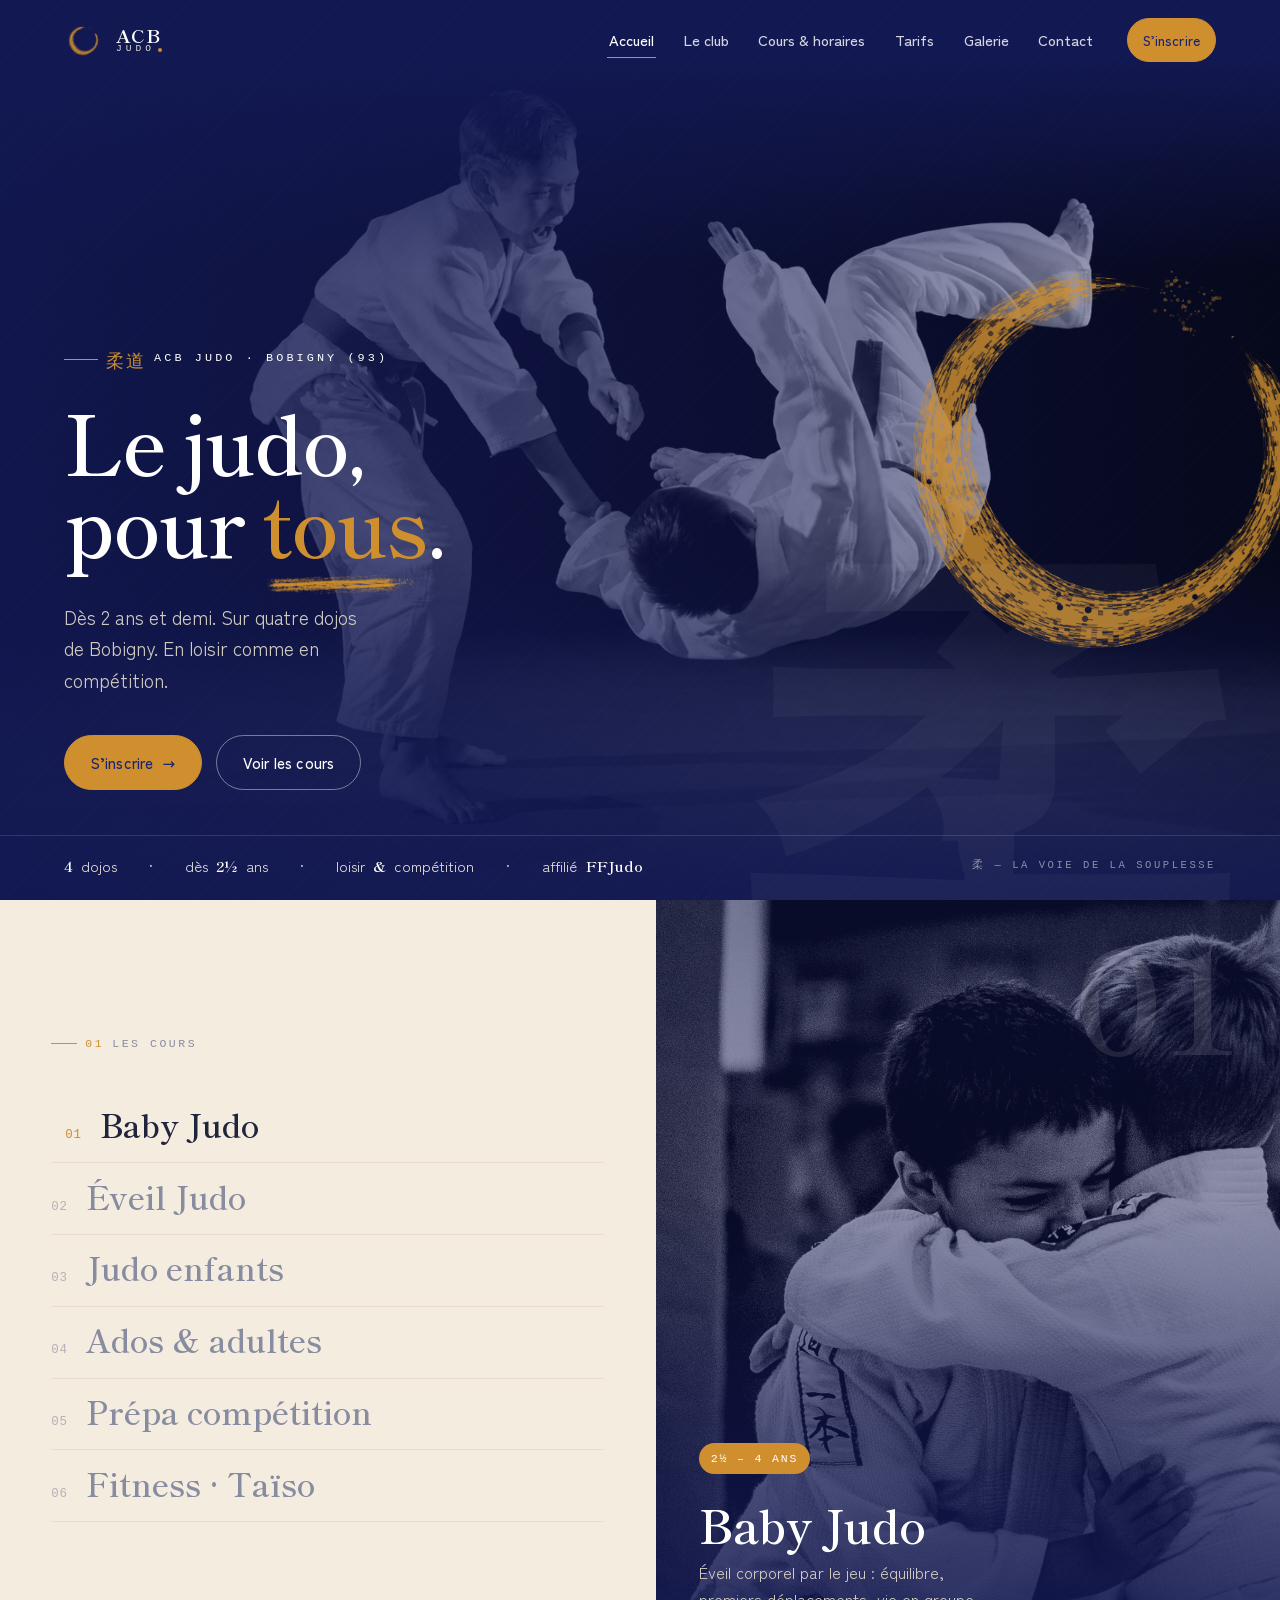
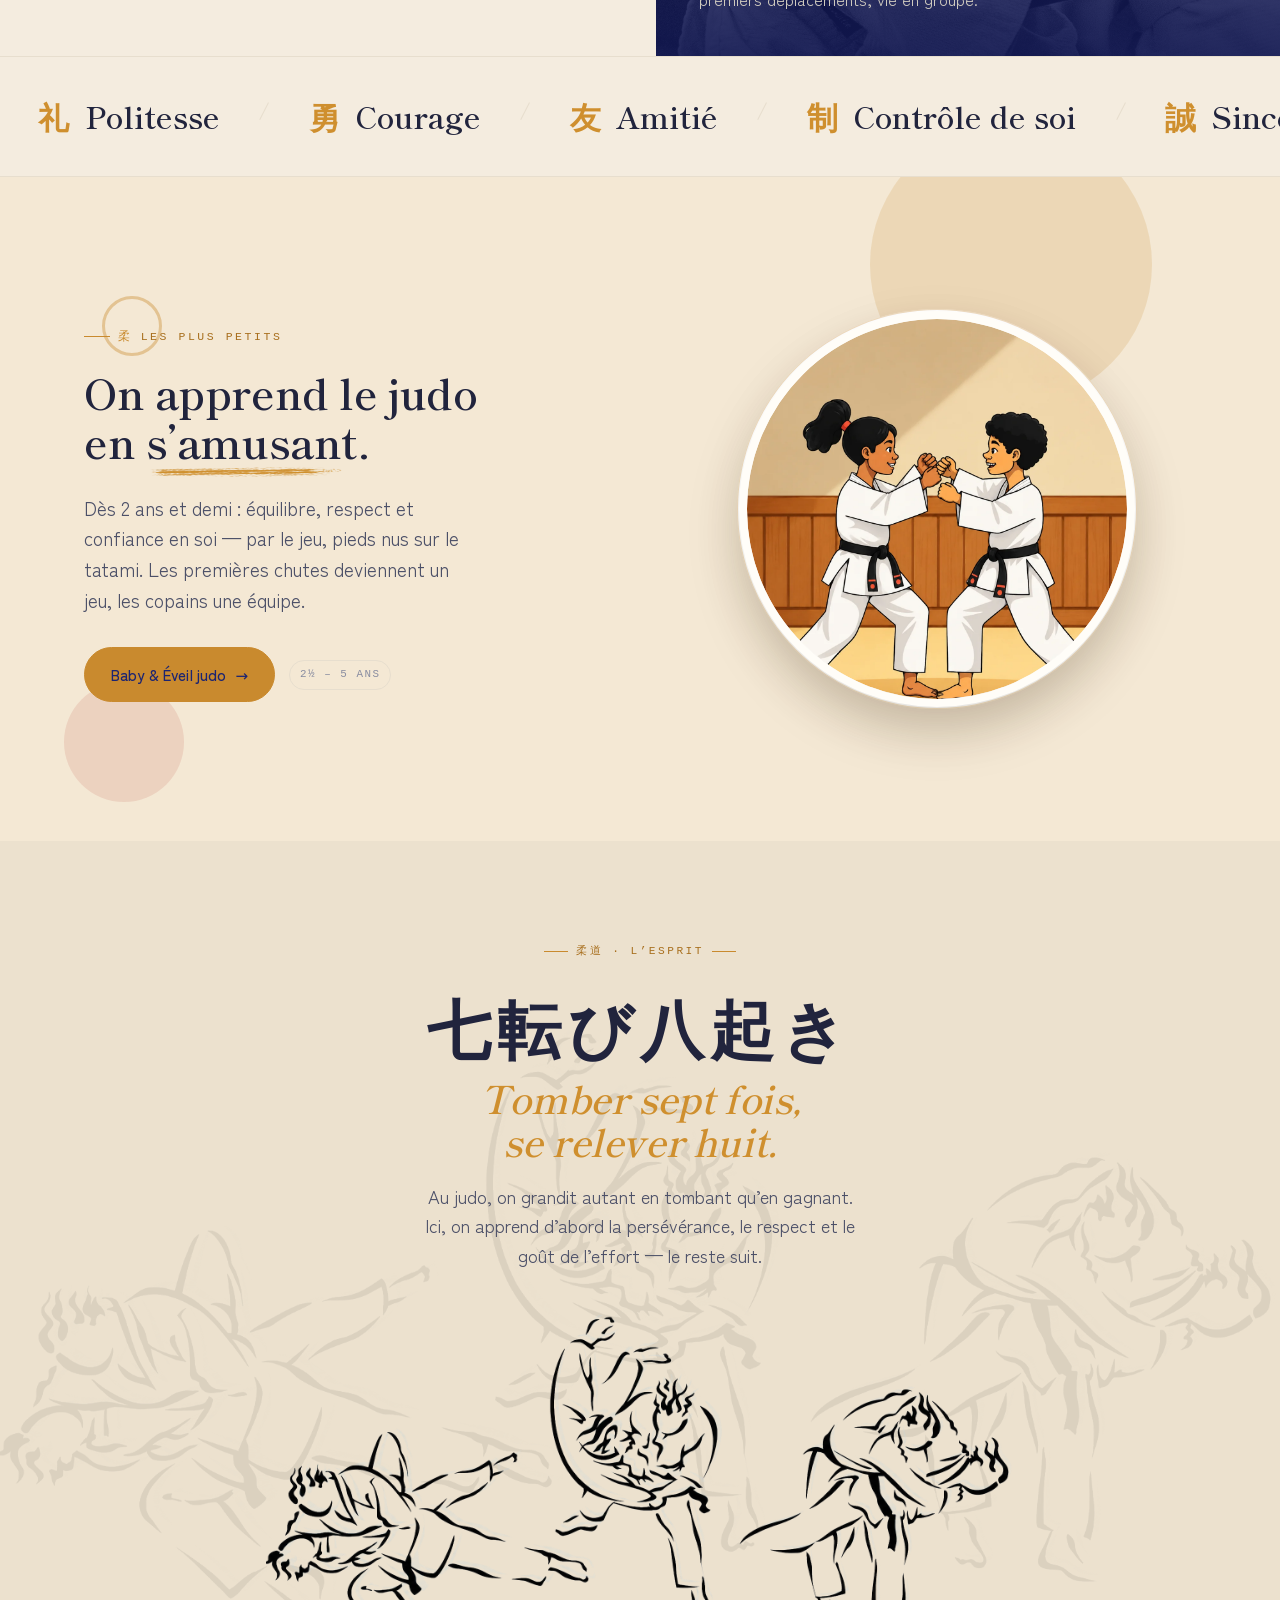
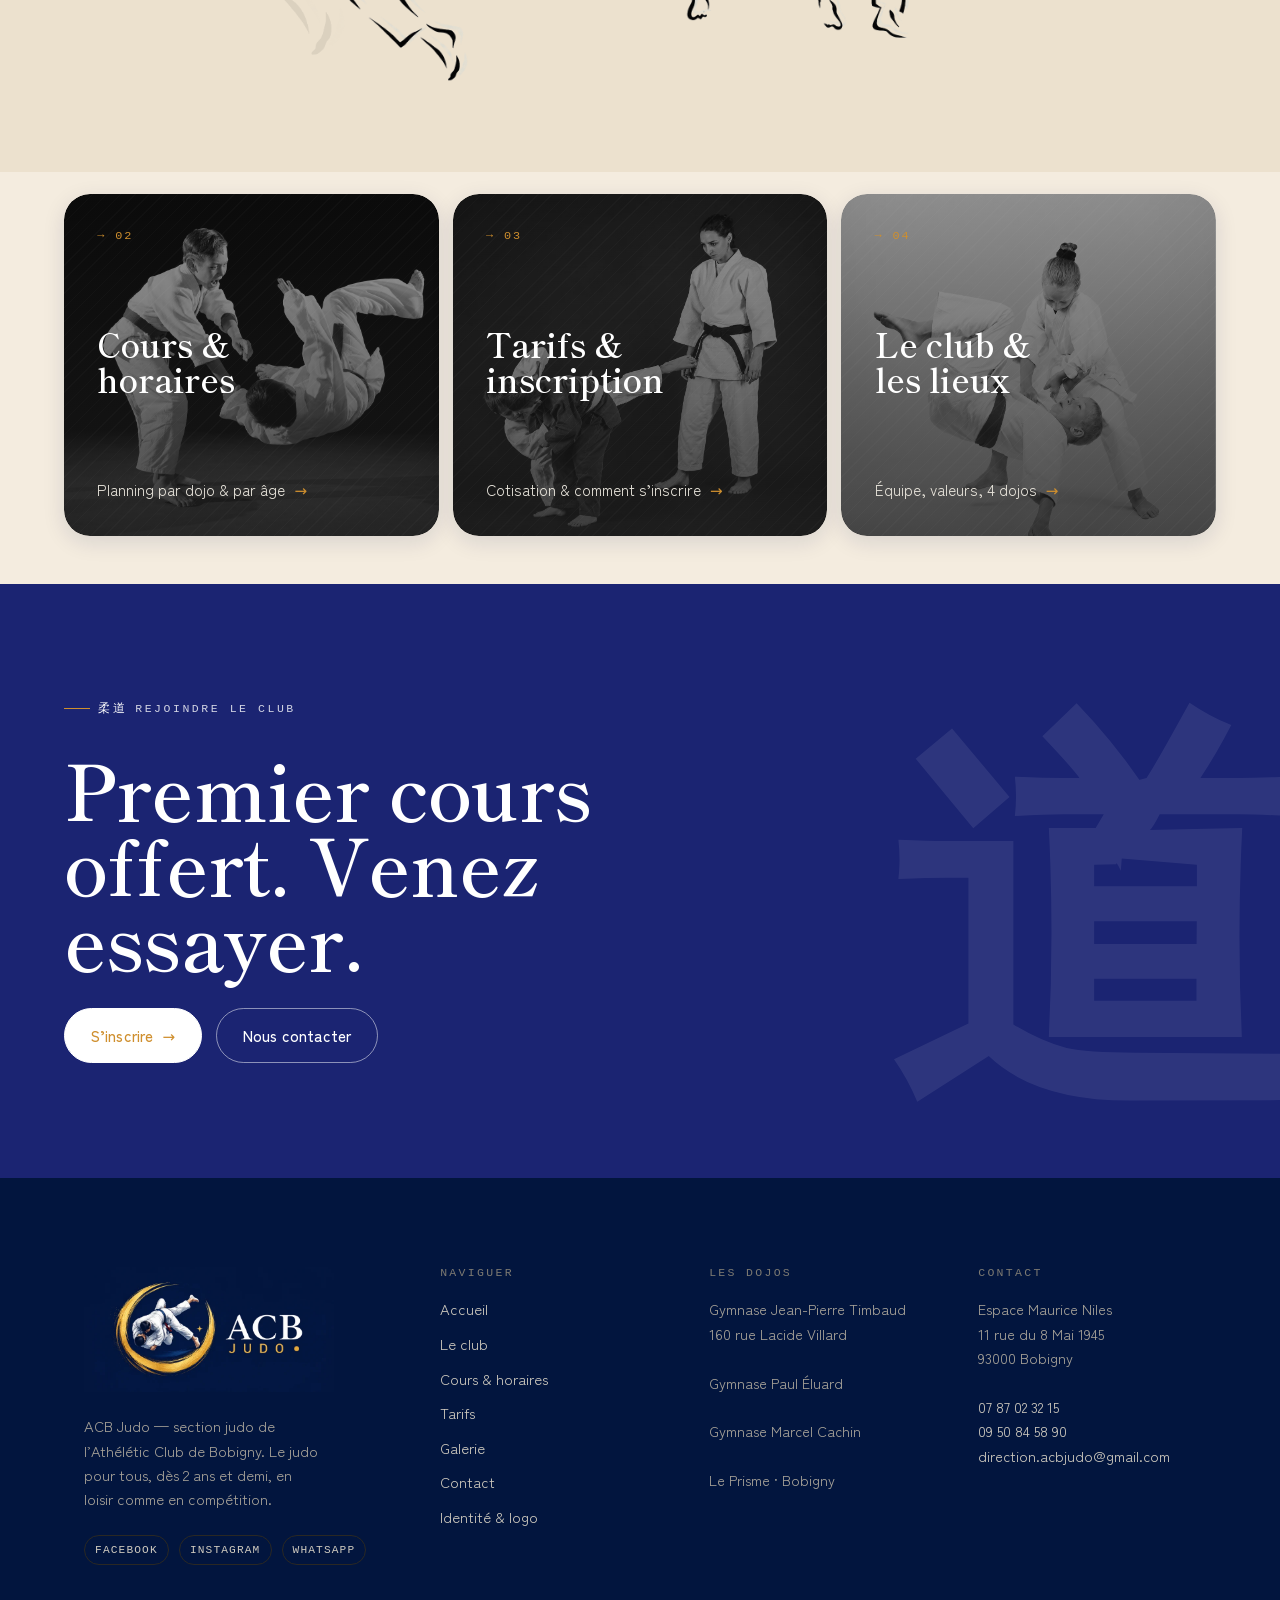
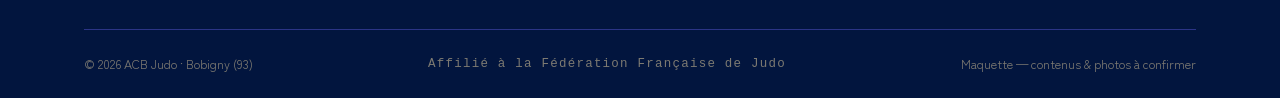
==== commit e1154f45: "Ajout du logo ACB Judo : image de partage (og:image) + footer - og-cover.jpg remplacé par le logo (1" ====
--- a/index.html
+++ b/index.html
@@ -17,7 +17,7 @@
 <meta property="og:url" content="https://acb-judo.github.io/">
 <meta property="og:image" content="https://acb-judo.github.io/og-cover.jpg">
 <meta property="og:image:width" content="1200">
-<meta property="og:image:height" content="630">
+<meta property="og:image:height" content="600">
 <meta name="twitter:card" content="summary_large_image">
 <meta name="twitter:title" content="ACB Judo · Le judo pour tous à Bobigny">
 <meta name="twitter:description" content="ACB Judo — section judo de l&#x27;Athlétic Club de Bobigny. Le judo pour tous, dès 2 ans et demi, sur 4 dojos de Bobigny.">
@@ -160,6 +160,7 @@
   .doors{ grid-template-columns:1fr; }
   .door{ border-right:0; border-bottom:0; }
   .kids-inner{ grid-template-columns:1fr; }
+  .kids .b3{ display:none; } /* anneau ensō déco : masqué en mobile (trop chargé) */
   .xhero .enso-big{ width:58vw; height:auto; aspect-ratio:1/1; right:-16%; opacity:.5; }
 }
 </style>
@@ -184,6 +185,18 @@
     "addressRegion": "Île-de-France",
     "addressCountry": "FR"
   },
+  "geo": {
+    "@type": "GeoCoordinates",
+    "latitude": 48.9094,
+    "longitude": 2.4364
+  },
+  "openingHoursSpecification": [
+    { "@type": "OpeningHoursSpecification", "dayOfWeek": "Monday", "opens": "18:00", "closes": "22:00" },
+    { "@type": "OpeningHoursSpecification", "dayOfWeek": "Tuesday", "opens": "18:00", "closes": "20:00" },
+    { "@type": "OpeningHoursSpecification", "dayOfWeek": "Wednesday", "opens": "17:00", "closes": "20:00" },
+    { "@type": "OpeningHoursSpecification", "dayOfWeek": "Thursday", "opens": "18:00", "closes": "22:00" },
+    { "@type": "OpeningHoursSpecification", "dayOfWeek": "Friday", "opens": "18:00", "closes": "20:00" }
+  ],
   "areaServed": {
     "@type": "City",
     "name": "Bobigny"
--- a/assets/styles.css
+++ b/assets/styles.css
@@ -35,6 +35,7 @@
   --night:        #1b2472;
   --night-2:      #232c82;
   --night-deep:   #121852;   /* indigo profond du voile hero & status bar accueil */
+  --logo-navy:    #02153e;   /* marine du logo — fond du footer (raccord parfait) */
 
   /* type */
   --serif: 'Shippori Mincho', 'Hiragino Mincho ProN', 'Yu Mincho', 'Noto Serif JP', Georgia, serif;
@@ -256,7 +257,8 @@
 .moral .m .fr{ margin-top:.5em; font-size:.92rem; font-weight:500; }
 
 /* ============================ FOOTER ============================ */
-.site-footer{ background:var(--night); color:#cfcabf; padding-top:clamp(56px,7vw,96px); }
+.site-footer{ background:var(--logo-navy); color:#cfcabf; padding-top:clamp(56px,7vw,96px); }
+.footer-logo{ display:block; width:min(290px,82%); height:auto; margin-bottom:1.3em; }
 .site-footer a{ color:#cfcabf; }
 .site-footer a:hover{ color:#fff; }
 .footer-top{ display:grid; grid-template-columns:1.4fr 1fr 1fr 1fr; gap:clamp(28px,4vw,56px); padding-bottom:clamp(40px,5vw,72px); border-bottom:1px solid #2b3486; }
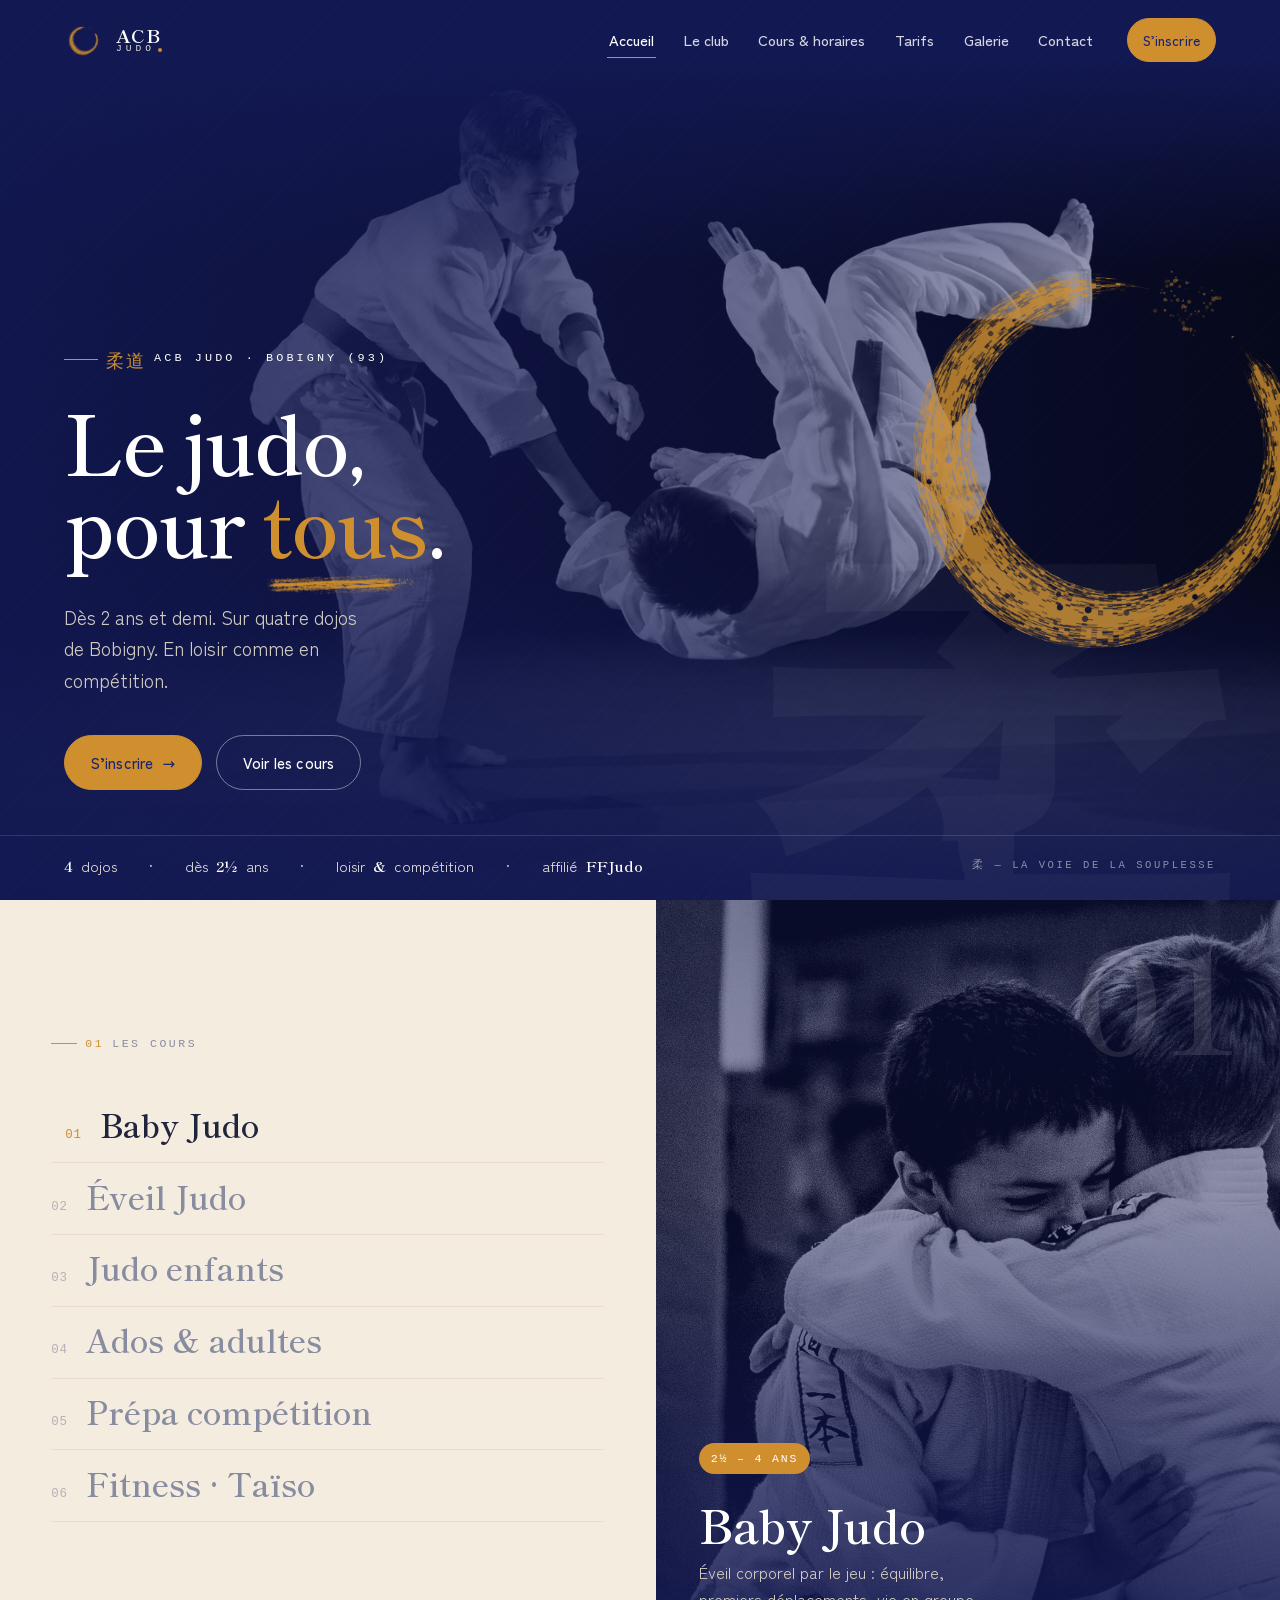
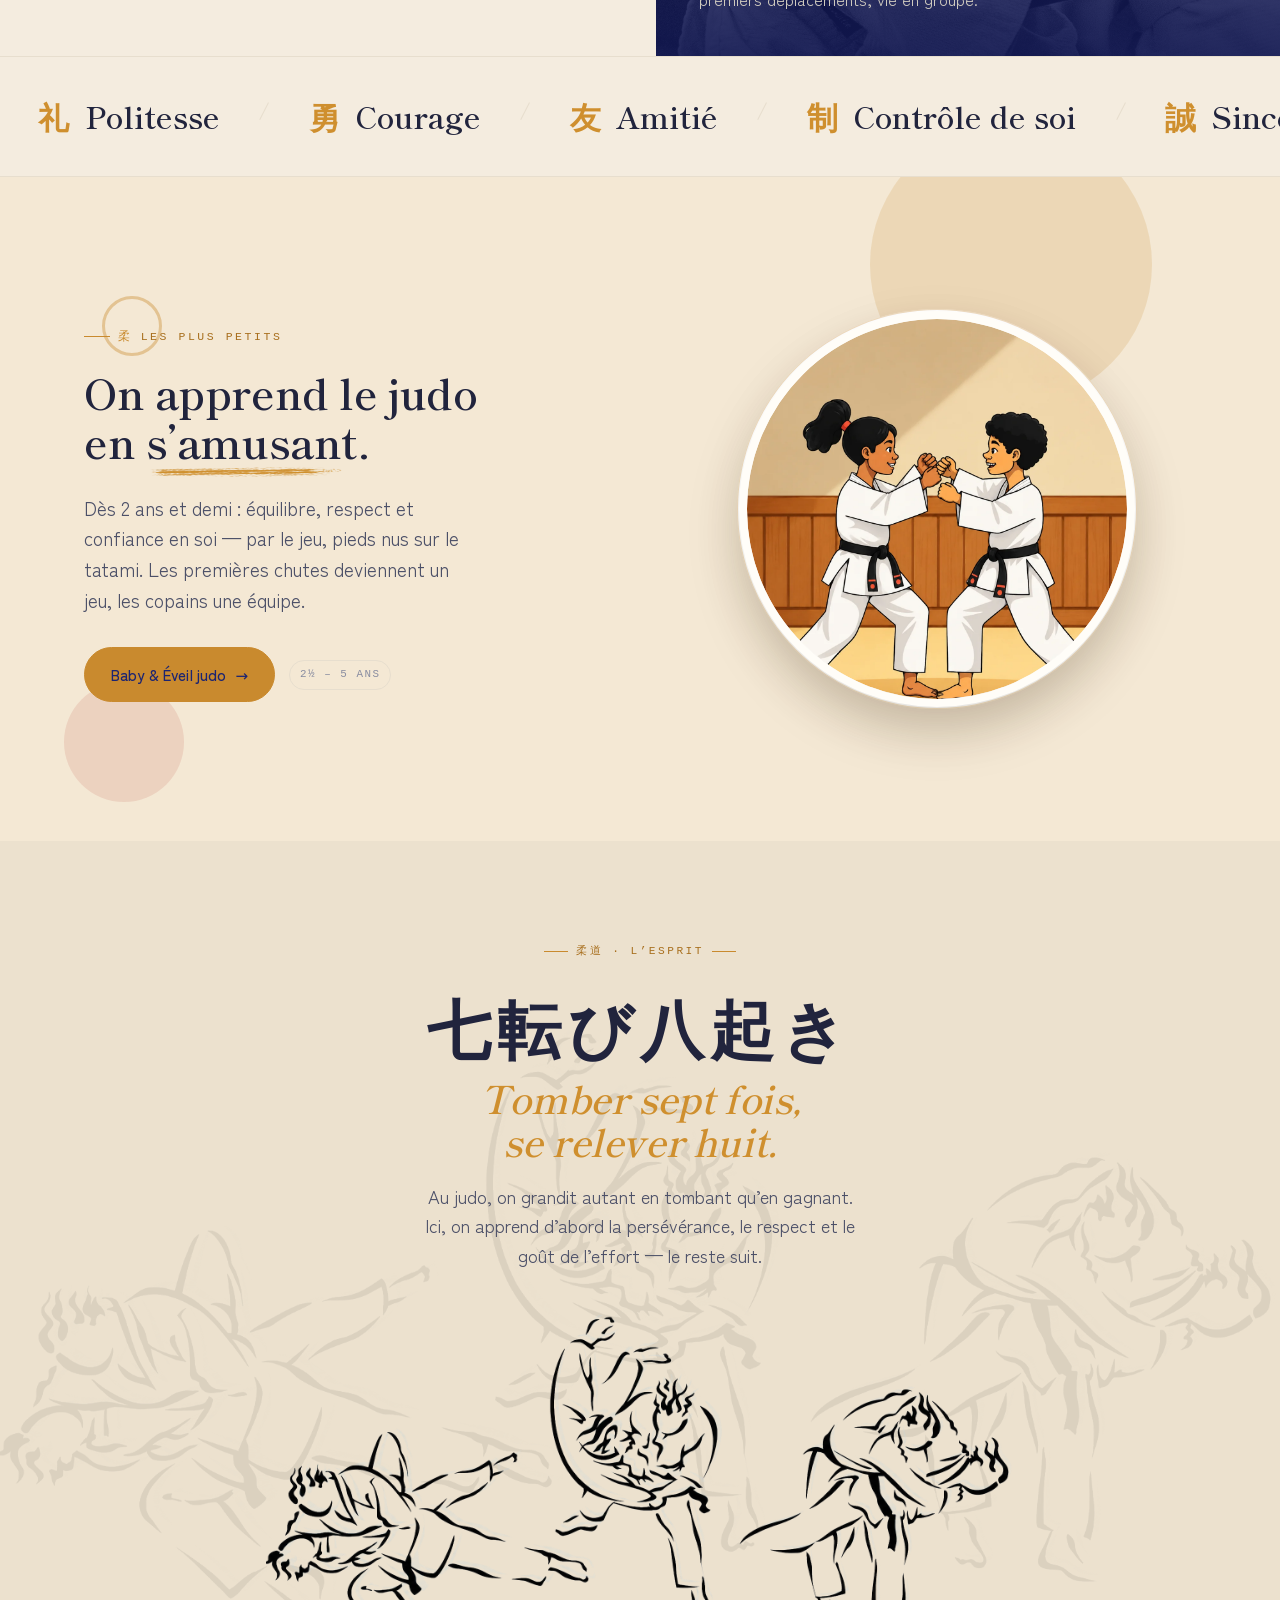
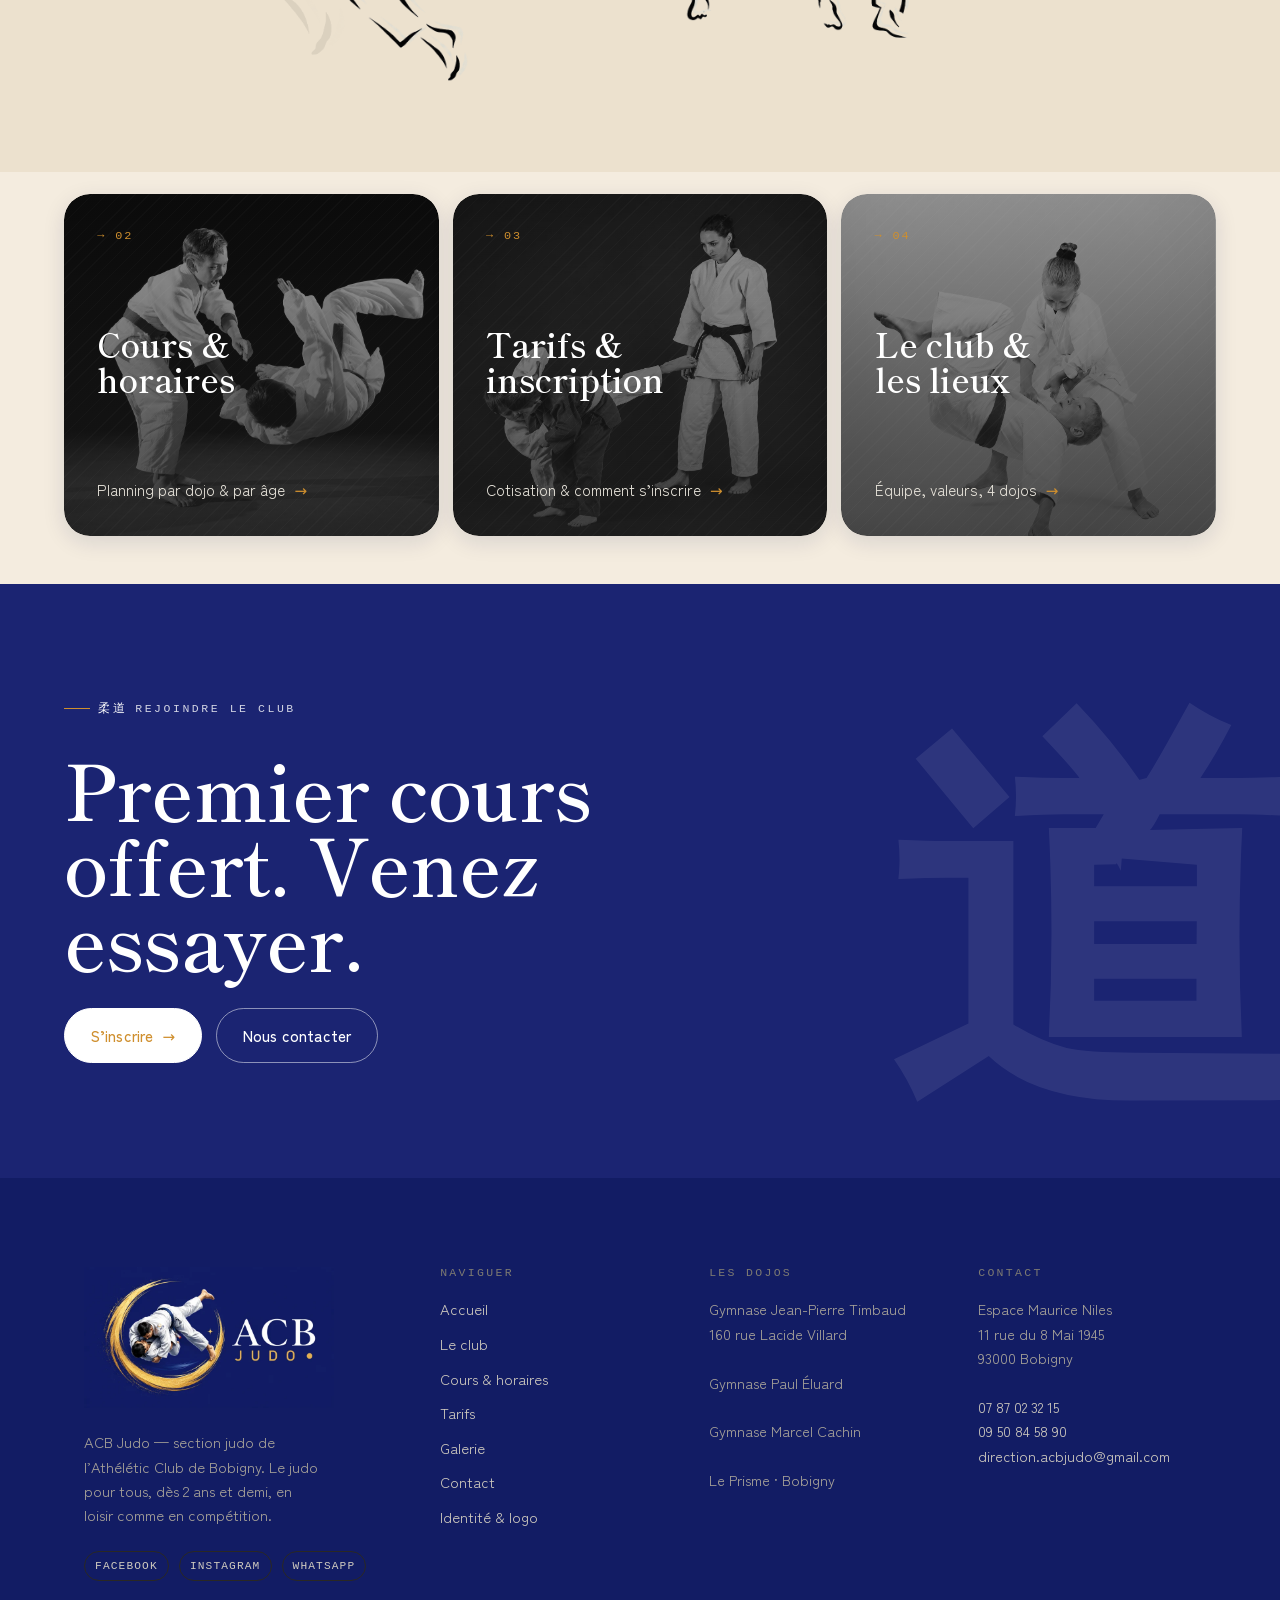
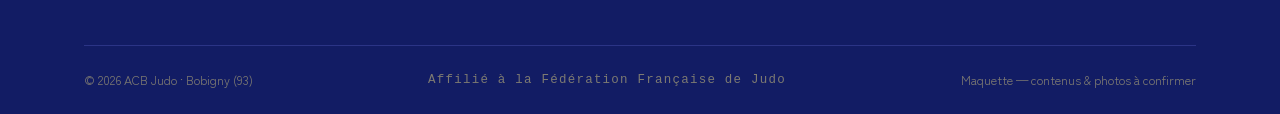
==== commit 0694ff1d: "Nouveau logo (marine #121c64) : footer + og:image régénérés - logo.png mis à jour (fond marine plus " ====
--- a/index.html
+++ b/index.html
@@ -17,7 +17,7 @@
 <meta property="og:url" content="https://acb-judo.github.io/">
 <meta property="og:image" content="https://acb-judo.github.io/og-cover.jpg">
 <meta property="og:image:width" content="1200">
-<meta property="og:image:height" content="600">
+<meta property="og:image:height" content="675">
 <meta name="twitter:card" content="summary_large_image">
 <meta name="twitter:title" content="ACB Judo · Le judo pour tous à Bobigny">
 <meta name="twitter:description" content="ACB Judo — section judo de l&#x27;Athlétic Club de Bobigny. Le judo pour tous, dès 2 ans et demi, sur 4 dojos de Bobigny.">
--- a/assets/styles.css
+++ b/assets/styles.css
@@ -35,7 +35,7 @@
   --night:        #1b2472;
   --night-2:      #232c82;
   --night-deep:   #121852;   /* indigo profond du voile hero & status bar accueil */
-  --logo-navy:    #02153e;   /* marine du logo — fond du footer (raccord parfait) */
+  --logo-navy:    #121c64;   /* marine du logo — fond du footer (raccord parfait) */
 
   /* type */
   --serif: 'Shippori Mincho', 'Hiragino Mincho ProN', 'Yu Mincho', 'Noto Serif JP', Georgia, serif;
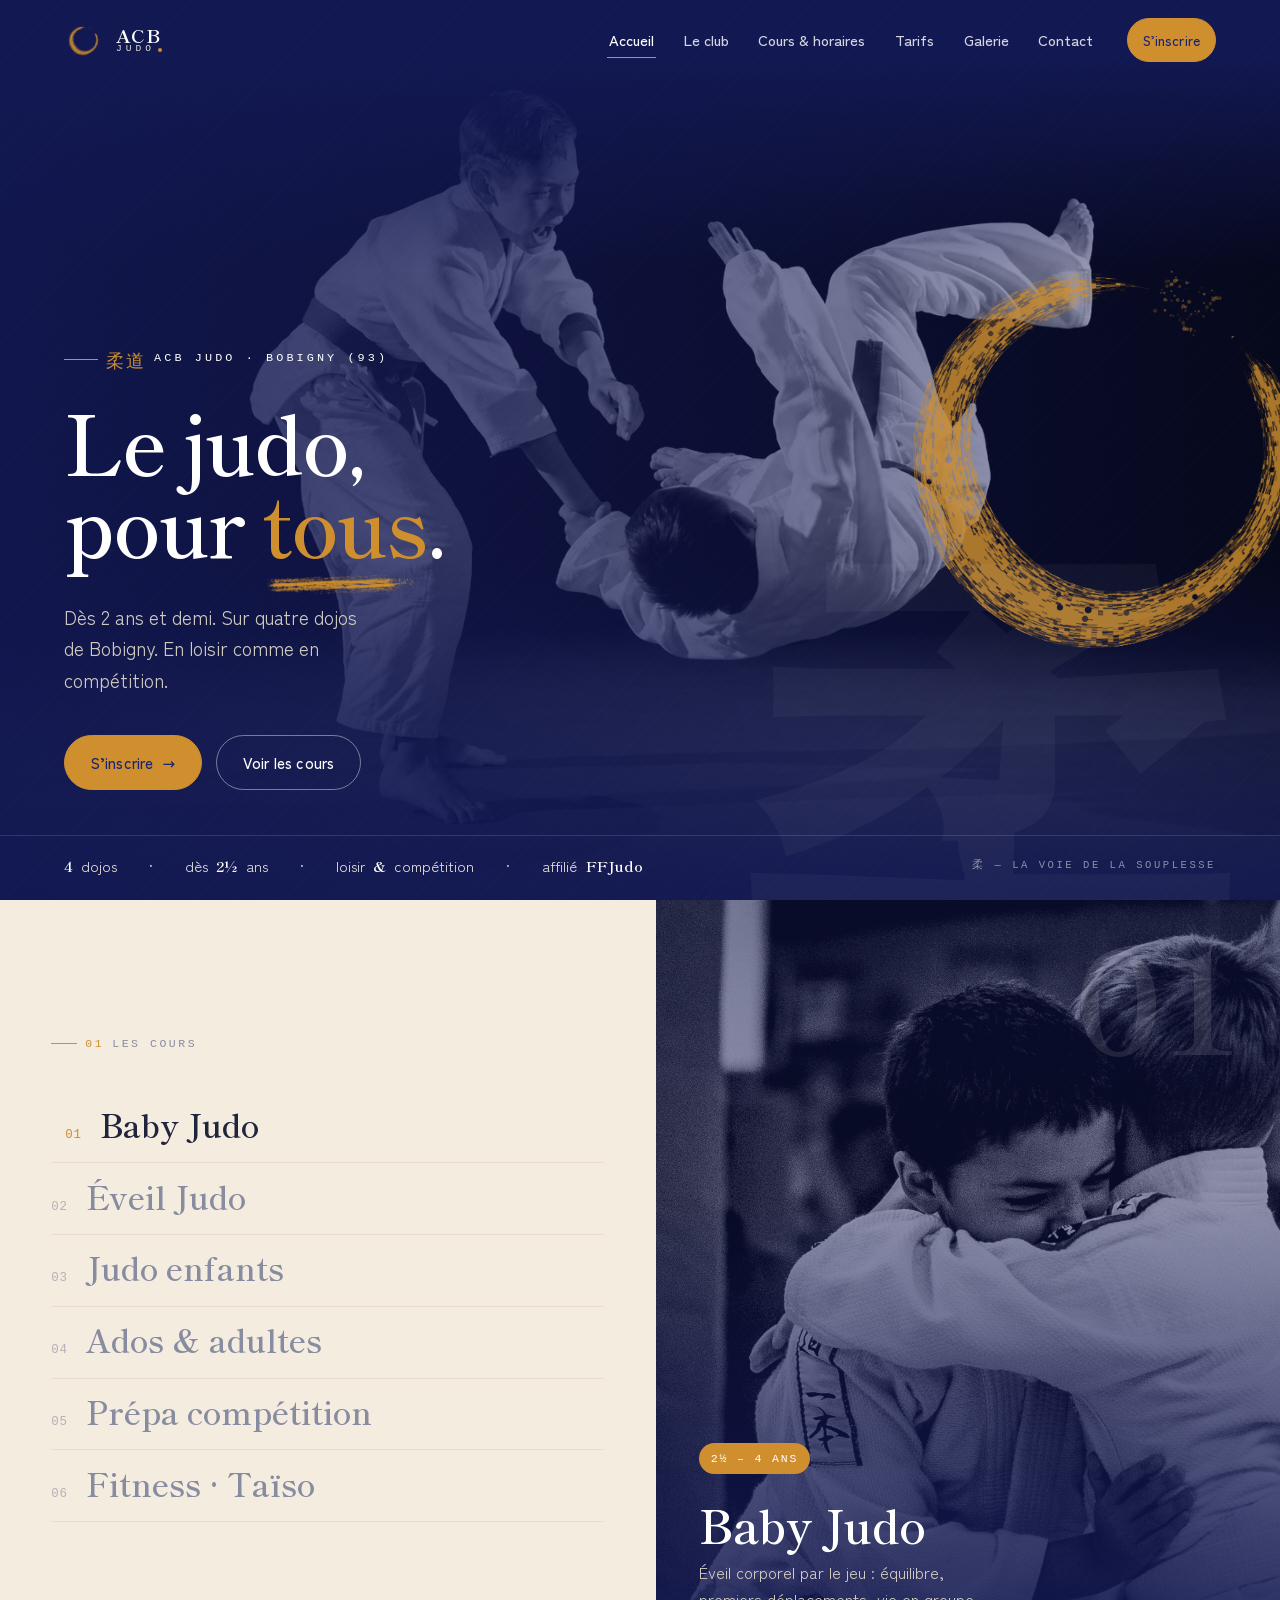
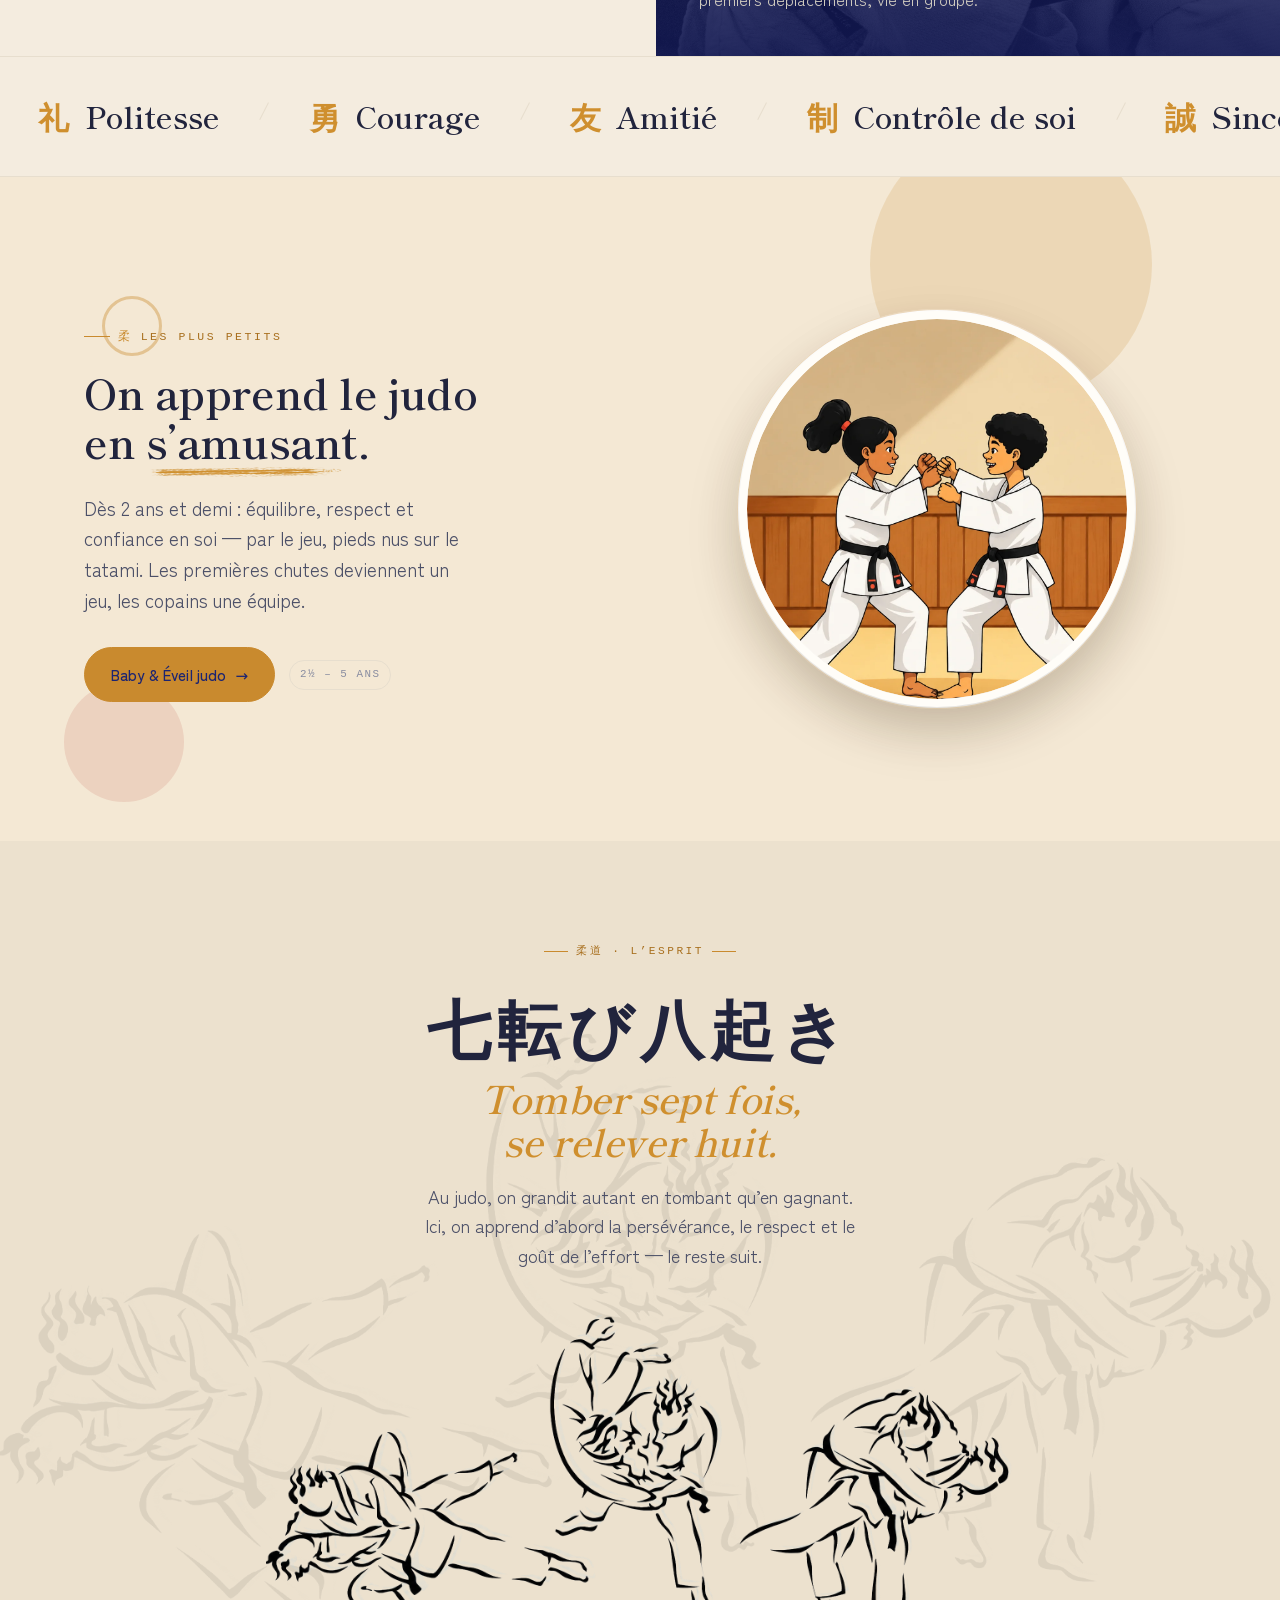
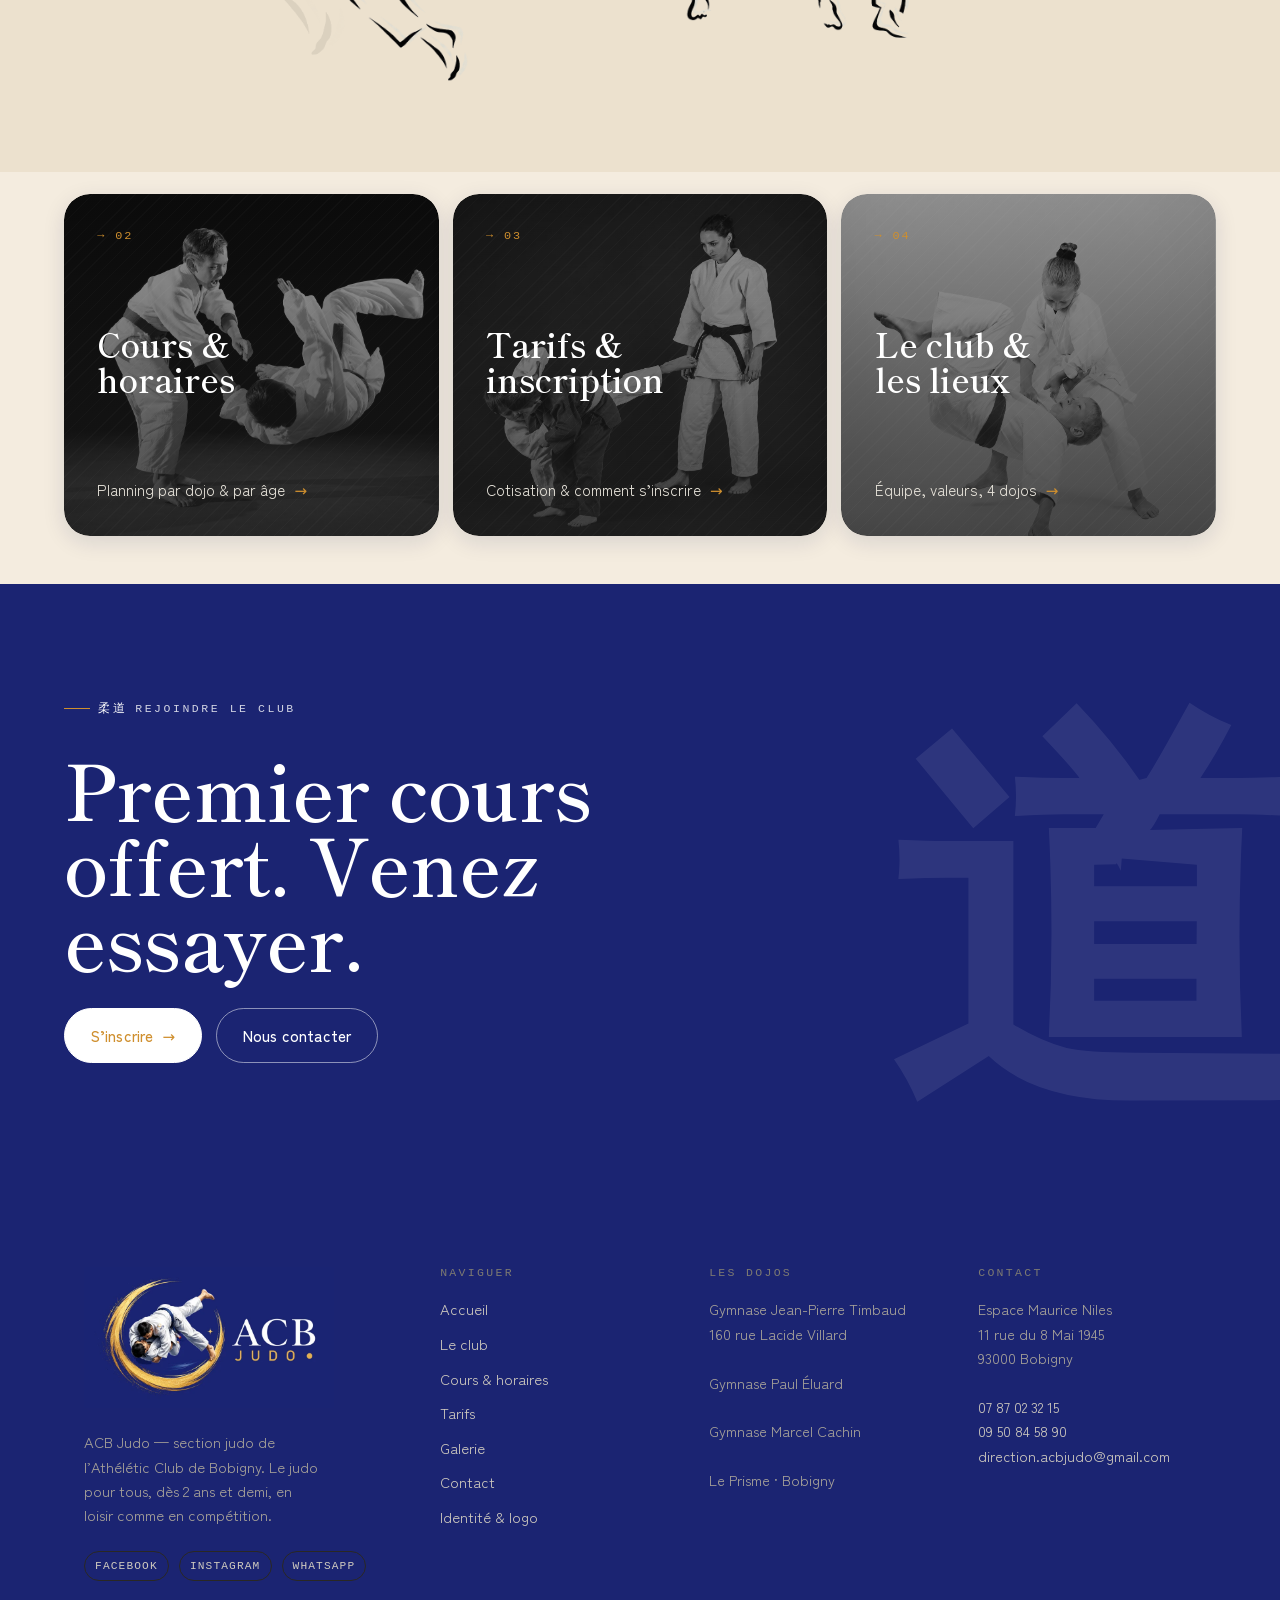
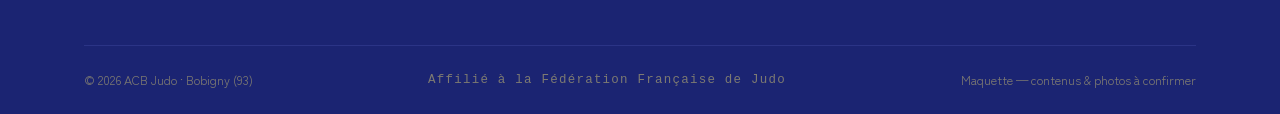
==== commit cb47e808: "Ajout Google Analytics (gtag.js G-R1B9LE2V7G) sur toutes les pages" ====
--- a/index.html
+++ b/index.html
@@ -1,6 +1,14 @@
 <!DOCTYPE html>
 <html lang="fr">
 <head>
+  <!-- Google tag (gtag.js) -->
+  <script async src="https://www.googletagmanager.com/gtag/js?id=G-R1B9LE2V7G"></script>
+  <script>
+    window.dataLayer = window.dataLayer || [];
+    function gtag(){dataLayer.push(arguments);}
+    gtag('js', new Date());
+    gtag('config', 'G-R1B9LE2V7G');
+  </script>
 <meta charset="utf-8">
 <meta name="viewport" content="width=device-width, initial-scale=1, viewport-fit=cover">
 <title>ACB Judo · Le judo pour tous à Bobigny</title>
--- a/assets/styles.css
+++ b/assets/styles.css
@@ -257,7 +257,7 @@
 .moral .m .fr{ margin-top:.5em; font-size:.92rem; font-weight:500; }
 
 /* ============================ FOOTER ============================ */
-.site-footer{ background:var(--logo-navy); color:#cfcabf; padding-top:clamp(56px,7vw,96px); }
+.site-footer{ background:var(--night); color:#cfcabf; padding-top:clamp(56px,7vw,96px); }
 .footer-logo{ display:block; width:min(290px,82%); height:auto; margin-bottom:1.3em; }
 .site-footer a{ color:#cfcabf; }
 .site-footer a:hover{ color:#fff; }
